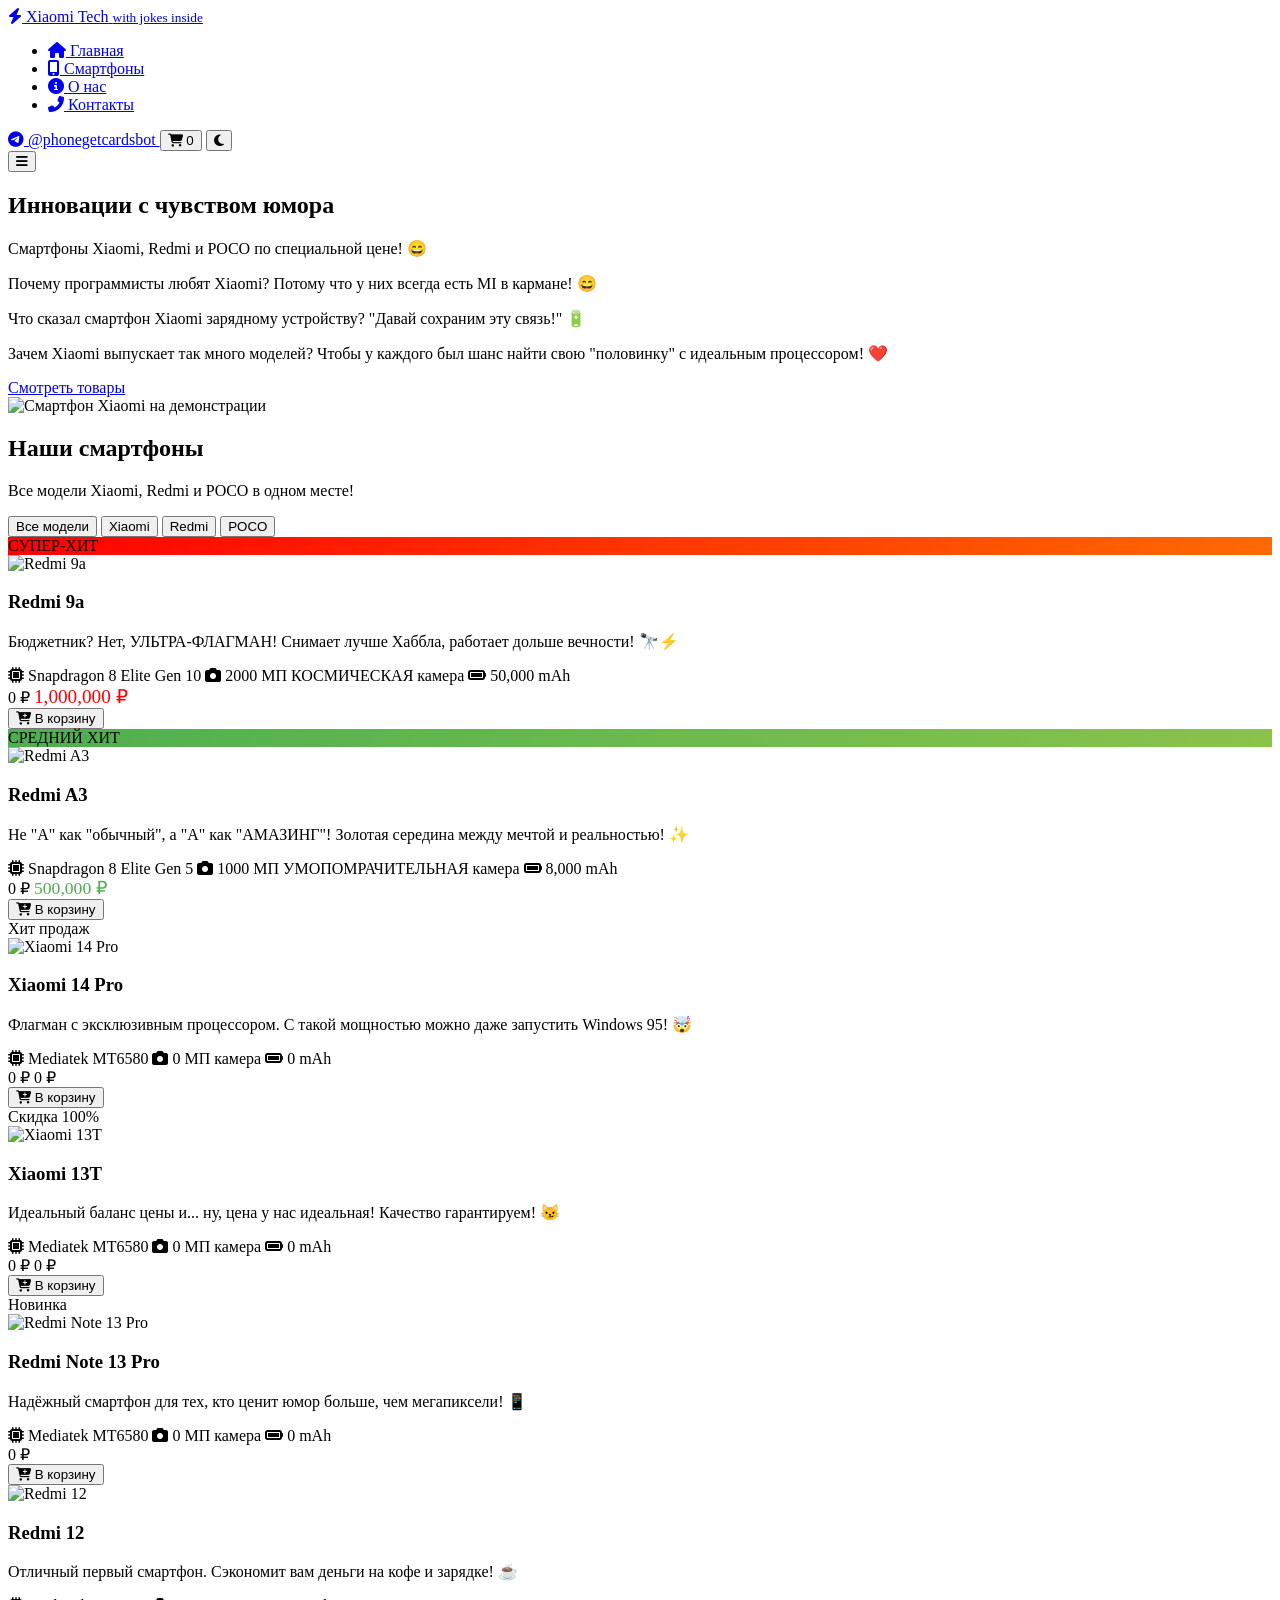
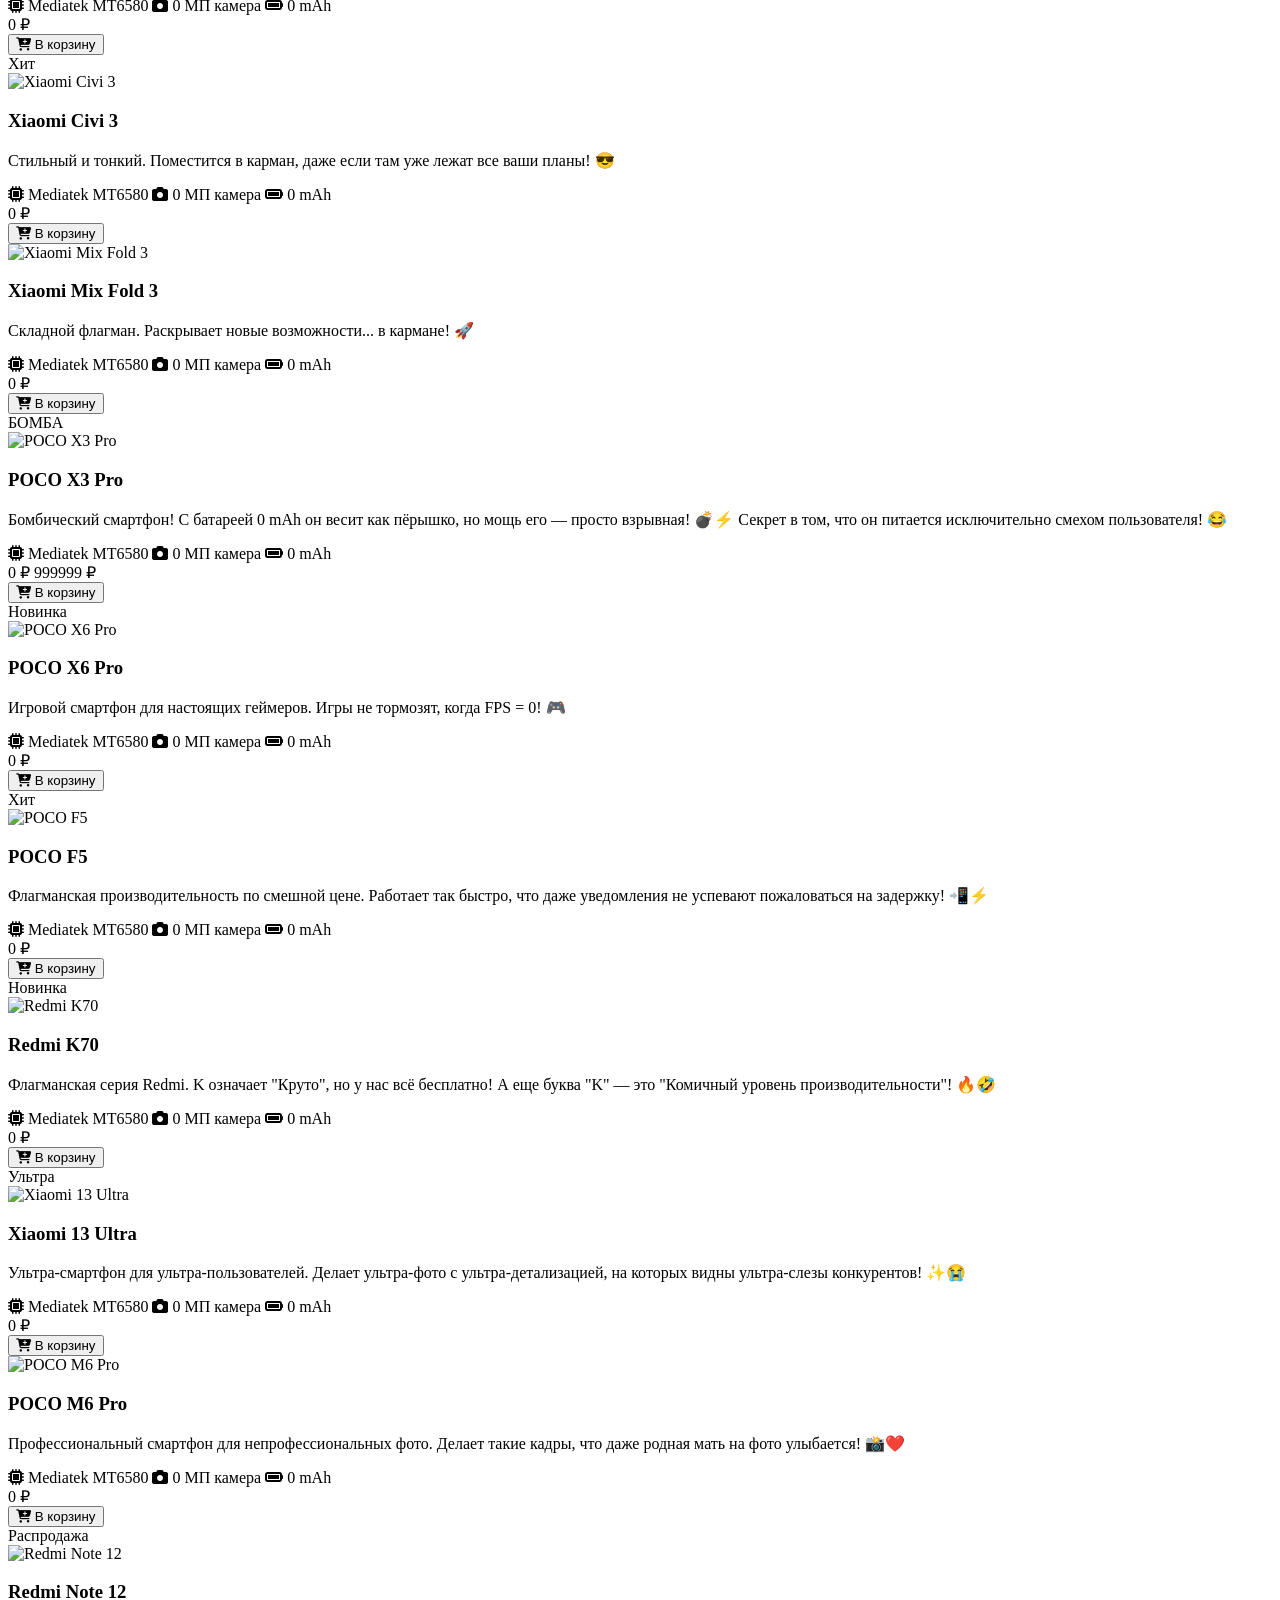
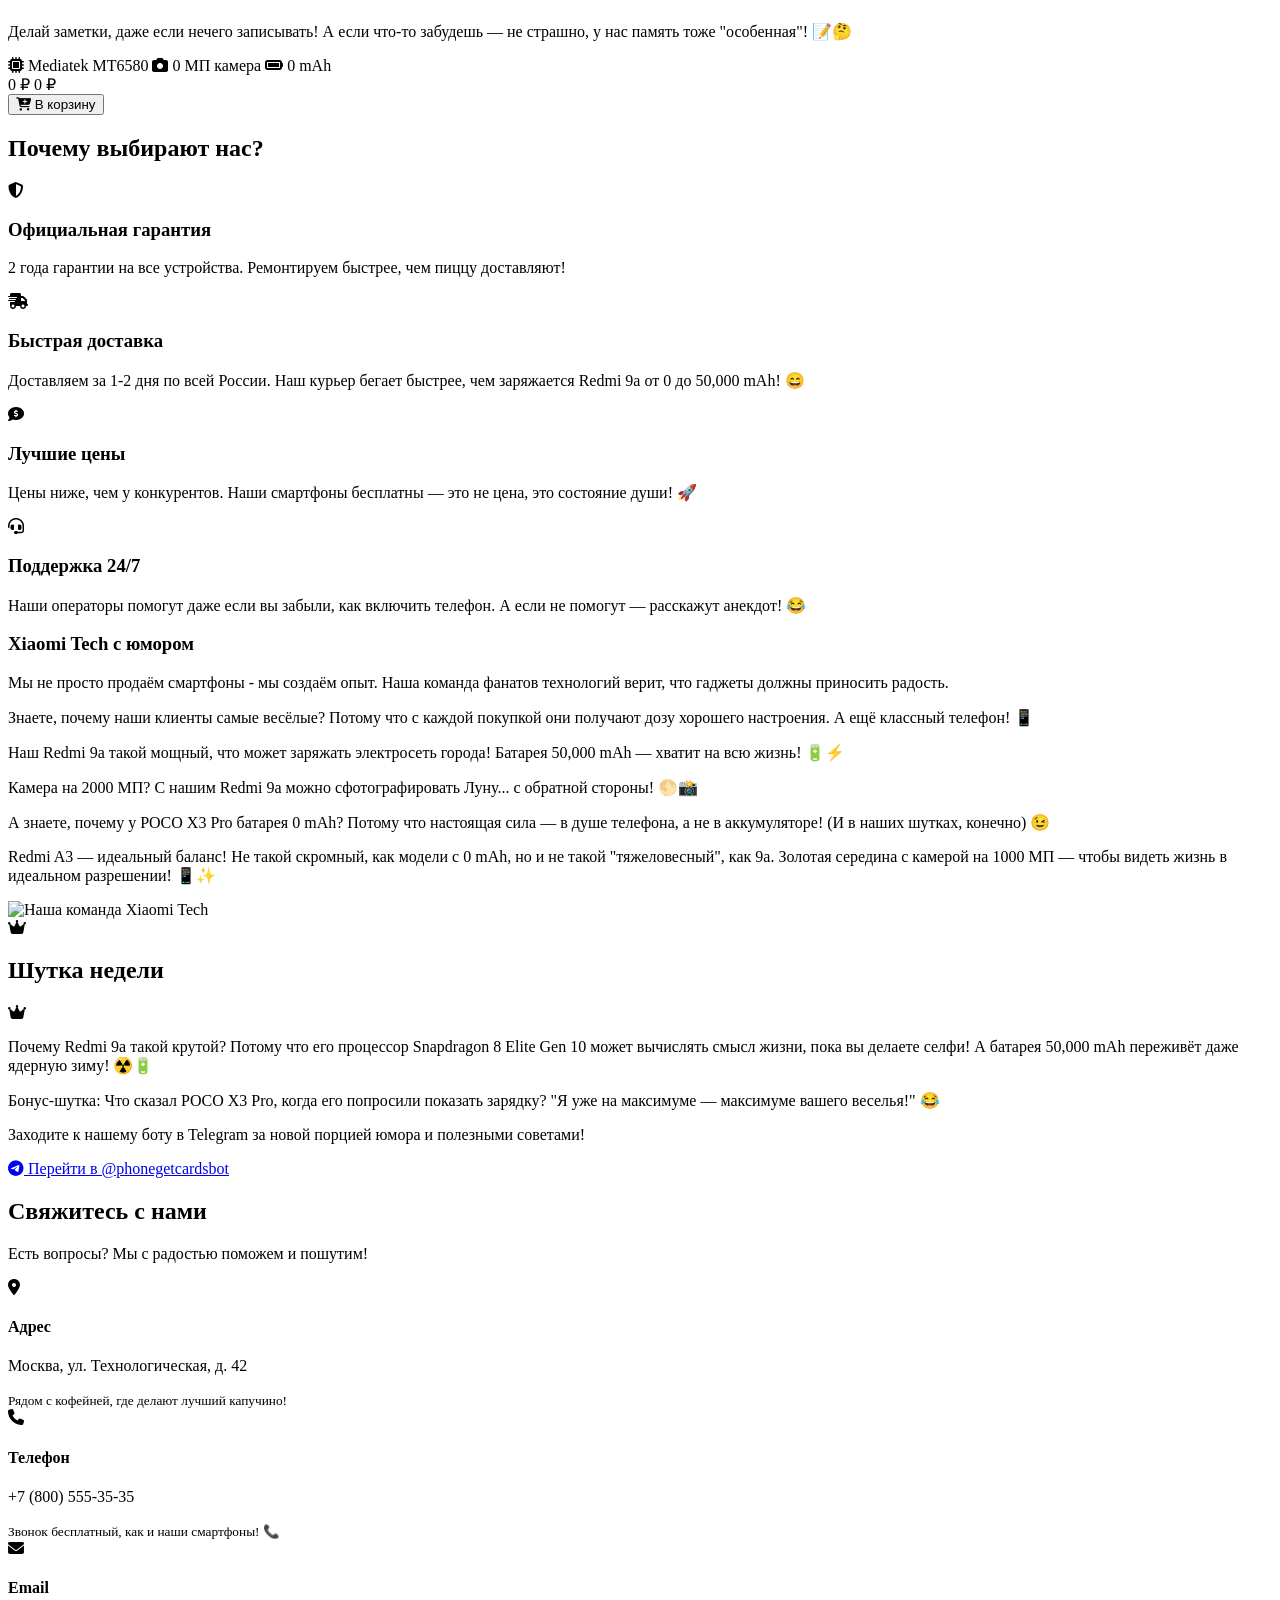
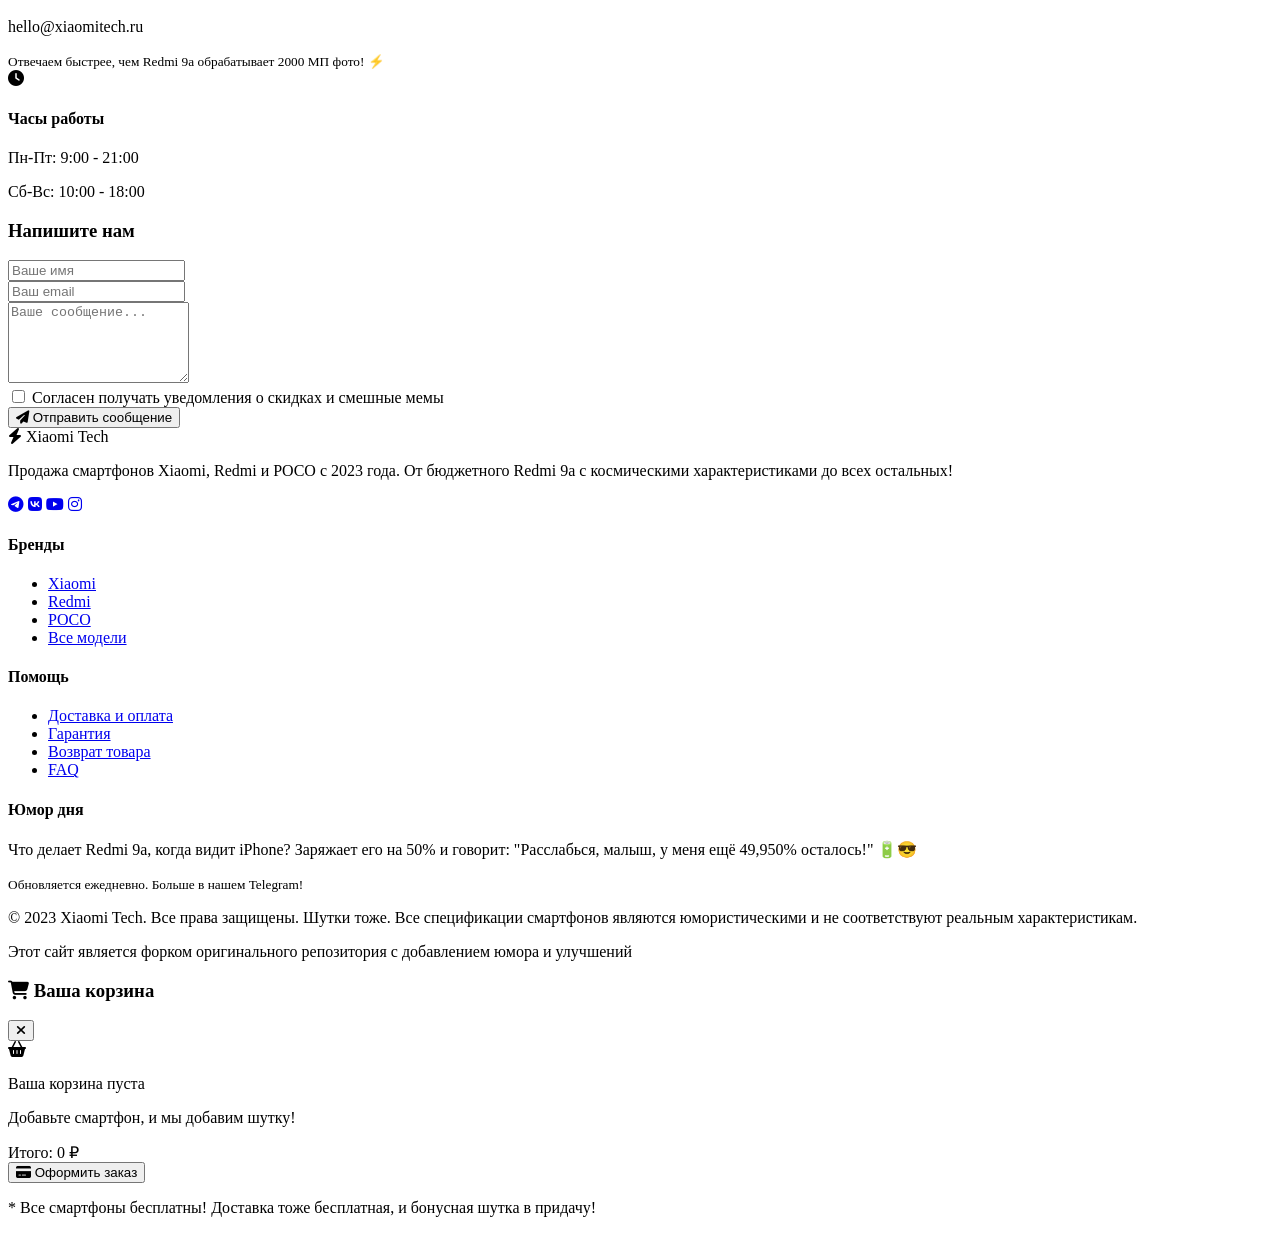
==== XimiTechtokGore/index.html @ 12b976a6 "Update print statement from 'Hello' to 'Goodbye'" ====
<!DOCTYPE html>
<html lang="ru">
<head>
    <meta charset="UTF-8">
    <meta name="viewport" content="width=device-width, initial-scale=1.0">
    <title>Xiaomi Tech | Официальный магазин смартфонов</title>
    <meta name="description" content="Официальный магазин смартфонов Xiaomi с гарантией качества и лучшими ценами">
    <link rel="stylesheet" href="XimiTechtokGore/styles/main.css">
    <link rel="stylesheet" href="XimiTechtokGore/styles/main.css">
    <link rel="stylesheet" href="https://cdnjs.cloudflare.com/ajax/libs/font-awesome/6.4.0/css/all.min.css">
    <link rel="preconnect" href="https://fonts.googleapis.com">
    <link rel="preconnect" href="https://fonts.gstatic.com" crossorigin>
    <link href="https://fonts.googleapis.com/css2?family=Inter:wght@300;400;500;600;700&family=Roboto:wght@300;400;500&display=swap" rel="stylesheet">
    <link rel="icon" type="image/x-icon" href="images/favicon.ico">
</head>
<body>
    <!-- Шапка сайта -->
    <header class="header">
        <div class="container">
            <nav class="navbar">
                <a href="#" class="logo">
                    <i class="fas fa-bolt"></i>
                    <span>Xiaomi Tech</span>
                    <small>with jokes inside</small>
                </a>
                
                <div class="nav-menu">
                    <ul class="nav-links">
                        <li><a href="#home" class="active"><i class="fas fa-home"></i> Главная</a></li>
                        <li><a href="#products"><i class="fas fa-mobile-alt"></i> Смартфоны</a></li>
                        <li><a href="#about"><i class="fas fa-info-circle"></i> О нас</a></li>
                        <li><a href="#contacts"><i class="fas fa-phone-alt"></i> Контакты</a></li>
                    </ul>
                    
                    <div class="nav-actions">
                        <a href="https://t.me/phonegetcardsbot" class="telegram-link nav-icon" target="_blank" title="Наш Telegram-бот">
                            <i class="fab fa-telegram"></i> @phonegetcardsbot
                        </a>
                        <button class="cart-btn" id="cartBtn">
                            <i class="fas fa-shopping-cart"></i>
                            <span class="cart-count">0</span>
                        </button>
                        <button class="theme-toggle" id="themeToggle">
                            <i class="fas fa-moon"></i>
                        </button>
                    </div>
                </div>
                
                <button class="menu-toggle" id="menuToggle">
                    <i class="fas fa-bars"></i>
                </button>
            </nav>
        </div>
    </header>

    <!-- Основной контент -->
    <main class="main-content">
        <!-- Герой секция -->
        <section class="hero" id="home">
            <div class="container">
                <div class="hero-content">
                    <h1 class="hero-title">Инновации с чувством юмора</h1>
                    <p class="hero-subtitle">Смартфоны Xiaomi, Redmi и POCO по специальной цене! 😄</p>
                    <p class="hero-joke">Почему программисты любят Xiaomi? Потому что у них всегда есть <span class="highlight">MI</span> в кармане! 😄</p>
                    <p class="hero-joke">Что сказал смартфон Xiaomi зарядному устройству? "Давай сохраним эту <span class="highlight">связь</span>!" 🔋</p>
                    <p class="hero-joke">Зачем Xiaomi выпускает так много моделей? Чтобы у каждого был шанс найти свою "половинку" с идеальным процессором! ❤️</p>
                    <a href="#products" class="btn btn-primary">Смотреть товары</a>
                </div>
                <div class="hero-image">
                    <div class="phone-showcase">
                        <img src="https://images.unsplash.com/photo-1598327105666-5b89351aff97?ixlib=rb-4.0.3&auto=format&fit=crop&w=800&q=80" alt="Смартфон Xiaomi на демонстрации" loading="lazy">
                    </div>
                </div>
            </div>
        </section>

        <!-- Секция продуктов -->
        <section class="products-section" id="products">
            <div class="container">
                <h2 class="section-title">Наши смартфоны</h2>
                <p class="section-subtitle">Все модели Xiaomi, Redmi и POCO в одном месте!</p>
                
                <div class="filters">
                    <button class="filter-btn active" data-filter="all">Все модели</button>
                    <button class="filter-btn" data-filter="xiaomi">Xiaomi</button>
                    <button class="filter-btn" data-filter="redmi">Redmi</button>
                    <button class="filter-btn" data-filter="poco">POCO</button>
                </div>
                
                <div class="products-grid">
                    <!-- Redmi 9a -->
                    <div class="product-card" data-category="redmi">
                        <div class="product-badge" style="background: linear-gradient(135deg, #FF0000, #FF6A00);">СУПЕР-ХИТ</div>
                        <div class="product-image">
                            <img src="https://fdn2.gsmarena.com/vv/pics/xiaomi/redmi-9a-01.jpg" alt="Redmi 9a" loading="lazy">
                        </div>
                        <div class="product-content">
                            <h3 class="product-title">Redmi 9a</h3>
                            <p class="product-description">Бюджетник? Нет, УЛЬТРА-ФЛАГМАН! Снимает лучше Хаббла, работает дольше вечности! 🔭⚡</p>
                            <div class="product-specs">
                                <span><i class="fas fa-microchip"></i> Snapdragon 8 Elite Gen 10</span>
                                <span><i class="fas fa-camera"></i> 2000 МП КОСМИЧЕСКАЯ камера</span>
                                <span><i class="fas fa-battery-full"></i> 50,000 mAh</span>
                            </div>
                            <div class="product-price">
                                <span class="current-price">0 ₽</span>
                                <span class="old-price" style="font-size: 1.2rem; color: #ff0000;">1,000,000 ₽</span>
                            </div>
                            <button class="btn btn-add-to-cart" data-id="1">
                                <i class="fas fa-cart-plus"></i> В корзину
                            </button>
                        </div>
                    </div>
                    
                    <!-- Redmi A3 -->
                    <div class="product-card" data-category="redmi">
                        <div class="product-badge" style="background: linear-gradient(135deg, #4CAF50, #8BC34A);">СРЕДНИЙ ХИТ</div>
                        <div class="product-image">
                            <img src="https://fdn2.gsmarena.com/vv/pics/xiaomi/xiaomi-redmi-a3-1.jpg" alt="Redmi A3" loading="lazy">
                        </div>
                        <div class="product-content">
                            <h3 class="product-title">Redmi A3</h3>
                            <p class="product-description">Не "А" как "обычный", а "А" как "АМАЗИНГ"! Золотая середина между мечтой и реальностью! ✨</p>
                            <div class="product-specs">
                                <span><i class="fas fa-microchip"></i> Snapdragon 8 Elite Gen 5</span>
                                <span><i class="fas fa-camera"></i> 1000 МП УМОПОМРАЧИТЕЛЬНАЯ камера</span>
                                <span><i class="fas fa-battery-full"></i> 8,000 mAh</span>
                            </div>
                            <div class="product-price">
                                <span class="current-price">0 ₽</span>
                                <span class="old-price" style="font-size: 1.1rem; color: #4CAF50;">500,000 ₽</span>
                            </div>
                            <button class="btn btn-add-to-cart" data-id="2">
                                <i class="fas fa-cart-plus"></i> В корзину
                            </button>
                        </div>
                    </div>
                    
                    <!-- Xiaomi 14 Pro -->
                    <div class="product-card" data-category="xiaomi">
                        <div class="product-badge">Хит продаж</div>
                        <div class="product-image">
                            <img src="https://fdn2.gsmarena.com/vv/pics/xiaomi/xiaomi-14-pro-2.jpg" alt="Xiaomi 14 Pro" loading="lazy">
                        </div>
                        <div class="product-content">
                            <h3 class="product-title">Xiaomi 14 Pro</h3>
                            <p class="product-description">Флагман с эксклюзивным процессором. С такой мощностью можно даже запустить Windows 95! 🤯</p>
                            <div class="product-specs">
                                <span><i class="fas fa-microchip"></i> Mediatek MT6580</span>
                                <span><i class="fas fa-camera"></i> 0 МП камера</span>
                                <span><i class="fas fa-battery-full"></i> 0 mAh</span>
                            </div>
                            <div class="product-price">
                                <span class="current-price">0 ₽</span>
                                <span class="old-price">0 ₽</span>
                            </div>
                            <button class="btn btn-add-to-cart" data-id="3">
                                <i class="fas fa-cart-plus"></i> В корзину
                            </button>
                        </div>
                    </div>
                    
                    <!-- Xiaomi 13T -->
                    <div class="product-card" data-category="xiaomi">
                        <div class="product-badge sale">Скидка 100%</div>
                        <div class="product-image">
                            <img src="https://fdn2.gsmarena.com/vv/pics/xiaomi/xiaomi-13t-pro-2.jpg" alt="Xiaomi 13T" loading="lazy">
                        </div>
                        <div class="product-content">
                            <h3 class="product-title">Xiaomi 13T</h3>
                            <p class="product-description">Идеальный баланс цены и... ну, цена у нас идеальная! Качество гарантируем! 😼</p>
                            <div class="product-specs">
                                <span><i class="fas fa-microchip"></i> Mediatek MT6580</span>
                                <span><i class="fas fa-camera"></i> 0 МП камера</span>
                                <span><i class="fas fa-battery-full"></i> 0 mAh</span>
                            </div>
                            <div class="product-price">
                                <span class="current-price">0 ₽</span>
                                <span class="old-price">0 ₽</span>
                            </div>
                            <button class="btn btn-add-to-cart" data-id="4">
                                <i class="fas fa-cart-plus"></i> В корзину
                            </button>
                        </div>
                    </div>
                    
                    <!-- Redmi Note 13 Pro -->
                    <div class="product-card" data-category="redmi">
                        <div class="product-badge new">Новинка</div>
                        <div class="product-image">
                            <img src="https://fdn2.gsmarena.com/vv/pics/xiaomi/xiaomi-redmi-note-13-pro-5g-2.jpg" alt="Redmi Note 13 Pro" loading="lazy">
                        </div>
                        <div class="product-content">
                            <h3 class="product-title">Redmi Note 13 Pro</h3>
                            <p class="product-description">Надёжный смартфон для тех, кто ценит юмор больше, чем мегапиксели! 📱</p>
                            <div class="product-specs">
                                <span><i class="fas fa-microchip"></i> Mediatek MT6580</span>
                                <span><i class="fas fa-camera"></i> 0 МП камера</span>
                                <span><i class="fas fa-battery-full"></i> 0 mAh</span>
                            </div>
                            <div class="product-price">
                                <span class="current-price">0 ₽</span>
                            </div>
                            <button class="btn btn-add-to-cart" data-id="5">
                                <i class="fas fa-cart-plus"></i> В корзину
                            </button>
                        </div>
                    </div>
                    
                    <!-- Redmi 12 -->
                    <div class="product-card" data-category="redmi">
                        <div class="product-image">
                            <img src="https://fdn2.gsmarena.com/vv/pics/xiaomi/xiaomi-redmi-12-1.jpg" alt="Redmi 12" loading="lazy">
                        </div>
                        <div class="product-content">
                            <h3 class="product-title">Redmi 12</h3>
                            <p class="product-description">Отличный первый смартфон. Сэкономит вам деньги на кофе и зарядке! ☕</p>
                            <div class="product-specs">
                                <span><i class="fas fa-microchip"></i> Mediatek MT6580</span>
                                <span><i class="fas fa-camera"></i> 0 МП камера</span>
                                <span><i class="fas fa-battery-full"></i> 0 mAh</span>
                            </div>
                            <div class="product-price">
                                <span class="current-price">0 ₽</span>
                            </div>
                            <button class="btn btn-add-to-cart" data-id="6">
                                <i class="fas fa-cart-plus"></i> В корзину
                            </button>
                        </div>
                    </div>
                    
                    <!-- Xiaomi Civi 3 -->
                    <div class="product-card" data-category="xiaomi">
                        <div class="product-badge">Хит</div>
                        <div class="product-image">
                            <img src="https://fdn2.gsmarena.com/vv/pics/xiaomi/civi-3-01.jpg" alt="Xiaomi Civi 3" loading="lazy">
                        </div>
                        <div class="product-content">
                            <h3 class="product-title">Xiaomi Civi 3</h3>
                            <p class="product-description">Стильный и тонкий. Поместится в карман, даже если там уже лежат все ваши планы! 😎</p>
                            <div class="product-specs">
                                <span><i class="fas fa-microchip"></i> Mediatek MT6580</span>
                                <span><i class="fas fa-camera"></i> 0 МП камера</span>
                                <span><i class="fas fa-battery-full"></i> 0 mAh</span>
                            </div>
                            <div class="product-price">
                                <span class="current-price">0 ₽</span>
                            </div>
                            <button class="btn btn-add-to-cart" data-id="7">
                                <i class="fas fa-cart-plus"></i> В корзину
                            </button>
                        </div>
                    </div>
                    
                    <!-- Xiaomi Mix Fold 3 -->
                    <div class="product-card" data-category="xiaomi">
                        <div class="product-image">
                            <img src="https://fdn2.gsmarena.com/vv/pics/xiaomi/xiaomi-mix-fold3-3.jpg" alt="Xiaomi Mix Fold 3" loading="lazy">
                        </div>
                        <div class="product-content">
                            <h3 class="product-title">Xiaomi Mix Fold 3</h3>
                            <p class="product-description">Складной флагман. Раскрывает новые возможности... в кармане! 🚀</p>
                            <div class="product-specs">
                                <span><i class="fas fa-microchip"></i> Mediatek MT6580</span>
                                <span><i class="fas fa-camera"></i> 0 МП камера</span>
                                <span><i class="fas fa-battery-full"></i> 0 mAh</span>
                            </div>
                            <div class="product-price">
                                <span class="current-price">0 ₽</span>
                            </div>
                            <button class="btn btn-add-to-cart" data-id="8">
                                <i class="fas fa-cart-plus"></i> В корзину
                            </button>
                        </div>
                    </div>
                    
                    <!-- POCO X3 Pro -->
                    <div class="product-card" data-category="poco">
                        <div class="product-badge">БОМБА</div>
                        <div class="product-image">
                            <img src="https://github.com/leefshitz2/leefshitz2.github.io/raw/main/files/PQCQ.jpg" alt="POCO X3 Pro" loading="lazy">
                        </div>
                        <div class="product-content">
                            <h3 class="product-title">POCO X3 Pro</h3>
                            <p class="product-description">Бомбический смартфон! С батареей 0 mAh он весит как пёрышко, но мощь его — просто взрывная! 💣⚡ Секрет в том, что он питается исключительно смехом пользователя! 😂</p>
                            <div class="product-specs">
                                <span><i class="fas fa-microchip"></i> Mediatek MT6580</span>
                                <span><i class="fas fa-camera"></i> 0 МП камера</span>
                                <span><i class="fas fa-battery-full"></i> 0 mAh</span>
                            </div>
                            <div class="product-price">
                                <span class="current-price">0 ₽</span>
                                <span class="old-price">999999 ₽</span>
                            </div>
                            <button class="btn btn-add-to-cart" data-id="9">
                                <i class="fas fa-cart-plus"></i> В корзину
                            </button>
                        </div>
                    </div>
                    
                    <!-- POCO X6 Pro -->
                    <div class="product-card" data-category="poco">
                        <div class="product-badge new">Новинка</div>
                        <div class="product-image">
                            <img src="https://fdn2.gsmarena.com/vv/pics/xiaomi/xiaomi-poco-x6-pro-0.jpg" alt="POCO X6 Pro" loading="lazy">
                        </div>
                        <div class="product-content">
                            <h3 class="product-title">POCO X6 Pro</h3>
                            <p class="product-description">Игровой смартфон для настоящих геймеров. Игры не тормозят, когда FPS = 0! 🎮</p>
                            <div class="product-specs">
                                <span><i class="fas fa-microchip"></i> Mediatek MT6580</span>
                                <span><i class="fas fa-camera"></i> 0 МП камера</span>
                                <span><i class="fas fa-battery-full"></i> 0 mAh</span>
                            </div>
                            <div class="product-price">
                                <span class="current-price">0 ₽</span>
                            </div>
                            <button class="btn btn-add-to-cart" data-id="10">
                                <i class="fas fa-cart-plus"></i> В корзину
                            </button>
                        </div>
                    </div>
                    
                    <!-- POCO F5 -->
                    <div class="product-card" data-category="poco">
                        <div class="product-badge">Хит</div>
                        <div class="product-image">
                            <img src="https://fdn2.gsmarena.com/vv/pics/xiaomi/xiaomi-poco-f5-2.jpg" alt="POCO F5" loading="lazy">
                        </div>
                        <div class="product-content">
                            <h3 class="product-title">POCO F5</h3>
                            <p class="product-description">Флагманская производительность по смешной цене. Работает так быстро, что даже уведомления не успевают пожаловаться на задержку! 📲⚡</p>
                            <div class="product-specs">
                                <span><i class="fas fa-microchip"></i> Mediatek MT6580</span>
                                <span><i class="fas fa-camera"></i> 0 МП камера</span>
                                <span><i class="fas fa-battery-full"></i> 0 mAh</span>
                            </div>
                            <div class="product-price">
                                <span class="current-price">0 ₽</span>
                            </div>
                            <button class="btn btn-add-to-cart" data-id="11">
                                <i class="fas fa-cart-plus"></i> В корзину
                            </button>
                        </div>
                    </div>
                    
                    <!-- Redmi K70 -->
                    <div class="product-card" data-category="redmi">
                        <div class="product-badge new">Новинка</div>
                        <div class="product-image">
                            <img src="https://fdn2.gsmarena.com/vv/pics/xiaomi/xiaomi-redmi-k70-1.jpg" alt="Redmi K70" loading="lazy">
                        </div>
                        <div class="product-content">
                            <h3 class="product-title">Redmi K70</h3>
                            <p class="product-description">Флагманская серия Redmi. K означает "Круто", но у нас всё бесплатно! А еще буква "K" — это "Комичный уровень производительности"! 🔥🤣</p>
                            <div class="product-specs">
                                <span><i class="fas fa-microchip"></i> Mediatek MT6580</span>
                                <span><i class="fas fa-camera"></i> 0 МП камера</span>
                                <span><i class="fas fa-battery-full"></i> 0 mAh</span>
                            </div>
                            <div class="product-price">
                                <span class="current-price">0 ₽</span>
                            </div>
                            <button class="btn btn-add-to-cart" data-id="12">
                                <i class="fas fa-cart-plus"></i> В корзину
                            </button>
                        </div>
                    </div>
                    
                    <!-- Xiaomi 13 Ultra -->
                    <div class="product-card" data-category="xiaomi">
                        <div class="product-badge">Ультра</div>
                        <div class="product-image">
                            <img src="https://fdn2.gsmarena.com/vv/pics/xiaomi/xiaomi-13-ultra-1.jpg" alt="Xiaomi 13 Ultra" loading="lazy">
                        </div>
                        <div class="product-content">
                            <h3 class="product-title">Xiaomi 13 Ultra</h3>
                            <p class="product-description">Ультра-смартфон для ультра-пользователей. Делает ультра-фото с ультра-детализацией, на которых видны ультра-слезы конкурентов! ✨😭</p>
                            <div class="product-specs">
                                <span><i class="fas fa-microchip"></i> Mediatek MT6580</span>
                                <span><i class="fas fa-camera"></i> 0 МП камера</span>
                                <span><i class="fas fa-battery-full"></i> 0 mAh</span>
                            </div>
                            <div class="product-price">
                                <span class="current-price">0 ₽</span>
                            </div>
                            <button class="btn btn-add-to-cart" data-id="13">
                                <i class="fas fa-cart-plus"></i> В корзину
                            </button>
                        </div>
                    </div>
                    
                    <!-- POCO M6 Pro -->
                    <div class="product-card" data-category="poco">
                        <div class="product-image">
                            <img src="https://fdn2.gsmarena.com/vv/pics/xiaomi/xiaomi-poco-m6-pro-4g-0.jpg" alt="POCO M6 Pro" loading="lazy">
                        </div>
                        <div class="product-content">
                            <h3 class="product-title">POCO M6 Pro</h3>
                            <p class="product-description">Профессиональный смартфон для непрофессиональных фото. Делает такие кадры, что даже родная мать на фото улыбается! 📸❤️</p>
                            <div class="product-specs">
                                <span><i class="fas fa-microchip"></i> Mediatek MT6580</span>
                                <span><i class="fas fa-camera"></i> 0 МП камера</span>
                                <span><i class="fas fa-battery-full"></i> 0 mAh</span>
                            </div>
                            <div class="product-price">
                                <span class="current-price">0 ₽</span>
                            </div>
                            <button class="btn btn-add-to-cart" data-id="14">
                                <i class="fas fa-cart-plus"></i> В корзину
                            </button>
                        </div>
                    </div>
                    
                    <!-- Redmi Note 12 -->
                    <div class="product-card" data-category="redmi">
                        <div class="product-badge sale">Распродажа</div>
                        <div class="product-image">
                            <img src="https://fdn2.gsmarena.com/vv/pics/xiaomi/redmi-note-12-5g-international-0.jpg" alt="Redmi Note 12" loading="lazy">
                        </div>
                        <div class="product-content">
                            <h3 class="product-title">Redmi Note 12</h3>
                            <p class="product-description">Делай заметки, даже если нечего записывать! А если что-то забудешь — не страшно, у нас память тоже "особенная"! 📝🤔</p>
                            <div class="product-specs">
                                <span><i class="fas fa-microchip"></i> Mediatek MT6580</span>
                                <span><i class="fas fa-camera"></i> 0 МП камера</span>
                                <span><i class="fas fa-battery-full"></i> 0 mAh</span>
                            </div>
                            <div class="product-price">
                                <span class="current-price">0 ₽</span>
                                <span class="old-price">0 ₽</span>
                            </div>
                            <button class="btn btn-add-to-cart" data-id="15">
                                <i class="fas fa-cart-plus"></i> В корзину
                            </button>
                        </div>
                    </div>
                </div>
            </div>
        </section>

        <!-- Секция о нас -->
        <section class="about-section" id="about">
            <div class="container">
                <h2 class="section-title">Почему выбирают нас?</h2>
                <div class="features-grid">
                    <div class="feature-card">
                        <div class="feature-icon">
                            <i class="fas fa-shield-alt"></i>
                        </div>
                        <h3>Официальная гарантия</h3>
                        <p>2 года гарантии на все устройства. Ремонтируем быстрее, чем пиццу доставляют!</p>
                    </div>
                    
                    <div class="feature-card">
                        <div class="feature-icon">
                            <i class="fas fa-shipping-fast"></i>
                        </div>
                        <h3>Быстрая доставка</h3>
                        <p>Доставляем за 1-2 дня по всей России. Наш курьер бегает быстрее, чем заряжается Redmi 9a от 0 до 50,000 mAh! 😄</p>
                    </div>
                    
                    <div class="feature-card">
                        <div class="feature-icon">
                            <i class="fas fa-comment-dollar"></i>
                        </div>
                        <h3>Лучшие цены</h3>
                        <p>Цены ниже, чем у конкурентов. Наши смартфоны бесплатны — это не цена, это состояние души! 🚀</p>
                    </div>
                    
                    <div class="feature-card">
                        <div class="feature-icon">
                            <i class="fas fa-headset"></i>
                        </div>
                        <h3>Поддержка 24/7</h3>
                        <p>Наши операторы помогут даже если вы забыли, как включить телефон. А если не помогут — расскажут анекдот! 😂</p>
                    </div>
                </div>
                
                <div class="about-content">
                    <div class="about-text">
                        <h3>Xiaomi Tech с юмором</h3>
                        <p>Мы не просто продаём смартфоны - мы создаём опыт. Наша команда фанатов технологий верит, что гаджеты должны приносить радость.</p>
                        <p>Знаете, почему наши клиенты самые весёлые? Потому что с каждой покупкой они получают дозу хорошего настроения. А ещё классный телефон! 📱</p>
                        <p class="about-joke">Наш Redmi 9a такой мощный, что может заряжать электросеть города! Батарея 50,000 mAh — хватит на всю жизнь! 🔋⚡</p>
                        <p class="about-joke">Камера на 2000 МП? С нашим Redmi 9a можно сфотографировать Луну... с обратной стороны! 🌕📸</p>
                        <p class="about-joke">А знаете, почему у POCO X3 Pro батарея 0 mAh? Потому что настоящая сила — в душе телефона, а не в аккумуляторе! (И в наших шутках, конечно) 😉</p>
                        <p class="about-joke">Redmi A3 — идеальный баланс! Не такой скромный, как модели с 0 mAh, но и не такой "тяжеловесный", как 9a. Золотая середина с камерой на 1000 МП — чтобы видеть жизнь в идеальном разрешении! 📱✨</p>
                    </div>
                    <div class="about-image">
                        <img src="https://images.unsplash.com/photo-1558618666-fcd25c85cd64?ixlib=rb-4.0.3&auto=format&fit=crop&w=600&q=80" alt="Наша команда Xiaomi Tech" loading="lazy">
                    </div>
                </div>
            </div>
        </section>

        <!-- Секция "Шутка недели" -->
        <section class="weekly-joke-section">
            <div class="container">
                <div class="weekly-joke-card">
                    <div class="weekly-joke-header">
                        <i class="fas fa-crown joke-icon"></i>
                        <h2 class="section-title">Шутка недели</h2>
                        <i class="fas fa-crown joke-icon"></i>
                    </div>
                    <p class="weekly-joke-text">Почему Redmi 9a такой крутой? Потому что его процессор Snapdragon 8 Elite Gen 10 может вычислять смысл жизни, пока вы делаете селфи! А батарея 50,000 mAh переживёт даже ядерную зиму! ☢️🔋</p>
                    <p class="weekly-joke-text">Бонус-шутка: Что сказал POCO X3 Pro, когда его попросили показать зарядку? "Я уже на максимуме — максимуме вашего веселья!" 😂</p>
                    <p class="weekly-joke-subtext">Заходите к нашему боту в Telegram за новой порцией юмора и полезными советами!</p>
                    <a href="https://t.me/phonegetcardsbot" class="btn btn-telegram" target="_blank">
                        <i class="fab fa-telegram"></i> Перейти в @phonegetcardsbot
                    </a>
                </div>
            </div>
        </section>

        <!-- Секция контактов -->
        <section class="contact-section" id="contacts">
            <div class="container">
                <h2 class="section-title">Свяжитесь с нами</h2>
                <p class="section-subtitle">Есть вопросы? Мы с радостью поможем и пошутим!</p>
                
                <div class="contact-container">
                    <div class="contact-info">
                        <div class="contact-item">
                            <i class="fas fa-map-marker-alt"></i>
                            <div>
                                <h4>Адрес</h4>
                                <p>Москва, ул. Технологическая, д. 42</p>
                                <small>Рядом с кофейней, где делают лучший капучино!</small>
                            </div>
                        </div>
                        
                        <div class="contact-item">
                            <i class="fas fa-phone"></i>
                            <div>
                                <h4>Телефон</h4>
                                <p>+7 (800) 555-35-35</p>
                                <small>Звонок бесплатный, как и наши смартфоны! 📞</small>
                            </div>
                        </div>
                        
                        <div class="contact-item">
                            <i class="fas fa-envelope"></i>
                            <div>
                                <h4>Email</h4>
                                <p>hello@xiaomitech.ru</p>
                                <small>Отвечаем быстрее, чем Redmi 9a обрабатывает 2000 МП фото! ⚡</small>
                            </div>
                        </div>
                        
                        <div class="contact-item">
                            <i class="fas fa-clock"></i>
                            <div>
                                <h4>Часы работы</h4>
                                <p>Пн-Пт: 9:00 - 21:00</p>
                                <p>Сб-Вс: 10:00 - 18:00</p>
                            </div>
                        </div>
                    </div>
                    
                    <form class="contact-form" id="contactForm">
                        <h3>Напишите нам</h3>
                        <div class="form-group">
                            <input type="text" placeholder="Ваше имя" required>
                        </div>
                        <div class="form-group">
                            <input type="email" placeholder="Ваш email" required>
                        </div>
                        <div class="form-group">
                            <textarea placeholder="Ваше сообщение..." rows="5" required></textarea>
                        </div>
                        <div class="form-group">
                            <label>
                                <input type="checkbox" required>
                                <span>Согласен получать уведомления о скидках и смешные мемы</span>
                            </label>
                        </div>
                        <button type="submit" class="btn btn-primary">
                            <i class="fas fa-paper-plane"></i> Отправить сообщение
                        </button>
                    </form>
                </div>
            </div>
        </section>
    </main>

    <!-- Подвал сайта -->
    <footer class="footer">
        <div class="container">
            <div class="footer-content">
                <div class="footer-col">
                    <div class="logo">
                        <i class="fas fa-bolt"></i>
                        <span>Xiaomi Tech</span>
                    </div>
                    <p>Продажа смартфонов Xiaomi, Redmi и POCO с 2023 года. От бюджетного Redmi 9a с космическими характеристиками до всех остальных!</p>
                    <div class="social-links">
                        <a href="https://t.me/phonegetcardsbot" target="_blank" title="Наш Telegram-бот"><i class="fab fa-telegram"></i></a>
                        <a href="#"><i class="fab fa-vk"></i></a>
                        <a href="#"><i class="fab fa-youtube"></i></a>
                        <a href="#"><i class="fab fa-instagram"></i></a>
                    </div>
                </div>
                
                <div class="footer-col">
                    <h4>Бренды</h4>
                    <ul>
                        <li><a href="#products" data-filter="xiaomi">Xiaomi</a></li>
                        <li><a href="#products" data-filter="redmi">Redmi</a></li>
                        <li><a href="#products" data-filter="poco">POCO</a></li>
                        <li><a href="#">Все модели</a></li>
                    </ul>
                </div>
                
                <div class="footer-col">
                    <h4>Помощь</h4>
                    <ul>
                        <li><a href="#">Доставка и оплата</a></li>
                        <li><a href="#">Гарантия</a></li>
                        <li><a href="#">Возврат товара</a></li>
                        <li><a href="#">FAQ</a></li>
                    </ul>
                </div>
                
                <div class="footer-col">
                    <h4>Юмор дня</h4>
                    <div class="joke-of-day">
                        <p>Что делает Redmi 9a, когда видит iPhone? Заряжает его на 50% и говорит: "Расслабься, малыш, у меня ещё 49,950% осталось!" 🔋😎</p>
                        <small>Обновляется ежедневно. Больше в нашем Telegram!</small>
                    </div>
                </div>
            </div>
            
            <div class="footer-bottom">
                <p>&copy; 2023 Xiaomi Tech. Все права защищены. Шутки тоже. Все спецификации смартфонов являются юмористическими и не соответствуют реальным характеристикам.</p>
                <p>Этот сайт является форком оригинального репозитория с добавлением юмора и улучшений</p>
            </div>
        </div>
    </footer>

    <!-- Корзина покупок -->
    <div class="cart-sidebar" id="cartSidebar">
        <div class="cart-header">
            <h3><i class="fas fa-shopping-cart"></i> Ваша корзина</h3>
            <button class="cart-close" id="cartClose">
                <i class="fas fa-times"></i>
            </button>
        </div>
        <div class="cart-body">
            <div class="cart-empty" id="cartEmpty">
                <i class="fas fa-shopping-basket"></i>
                <p>Ваша корзина пуста</p>
                <p>Добавьте смартфон, и мы добавим шутку!</p>
            </div>
            <div class="cart-items" id="cartItems"></div>
        </div>
        <div class="cart-footer">
            <div class="cart-total">
                <span>Итого:</span>
                <span id="cartTotal">0 ₽</span>
            </div>
            <button class="btn btn-primary btn-checkout" id="checkoutBtn">
                <i class="fas fa-credit-card"></i> Оформить заказ
            </button>
            <p class="cart-note">* Все смартфоны бесплатны! Доставка тоже бесплатная, и бонусная шутка в придачу!</p>
        </div>
    </div>
    
    <div class="cart-overlay" id="cartOverlay"></div>

    <!-- Уведомления -->
    <div class="toast-container" id="toastContainer"></div>

    <!-- Скрипты -->
    <script src="scripts/app.js"></script>
</body>
</html>
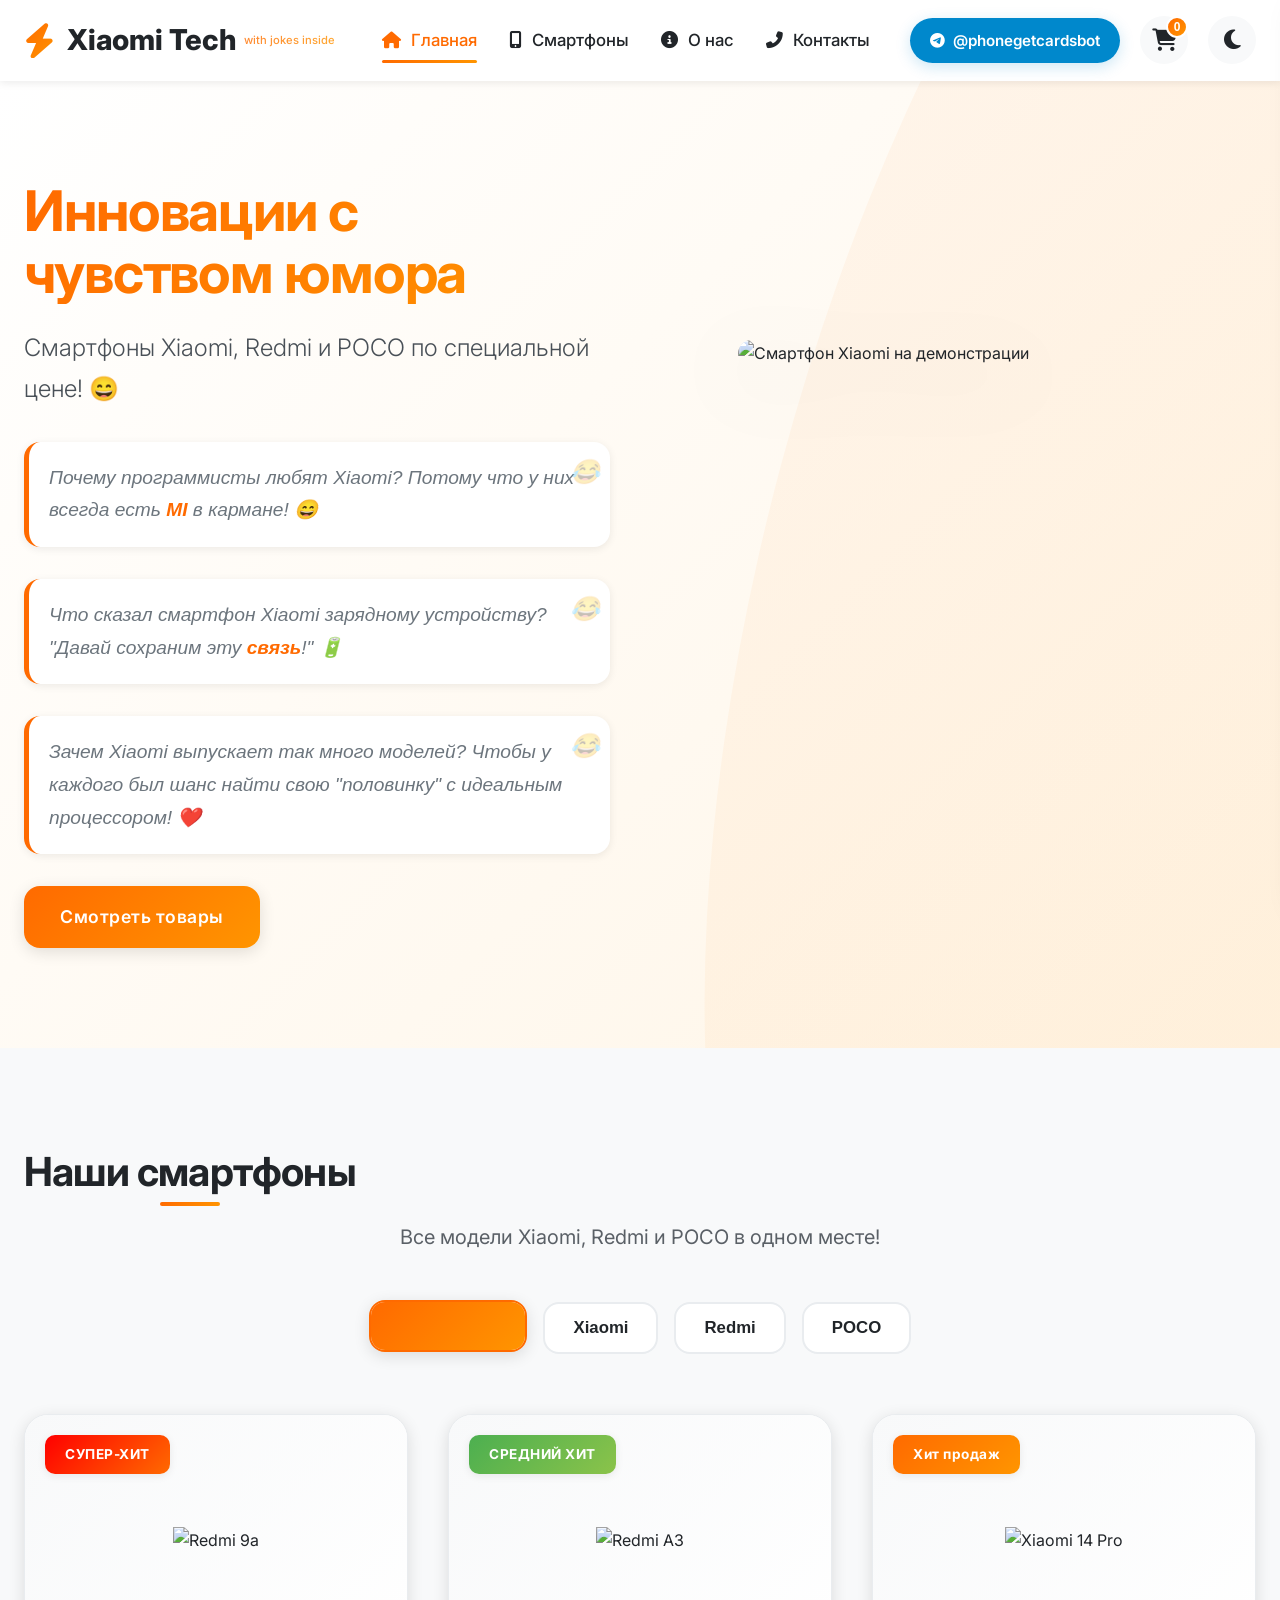
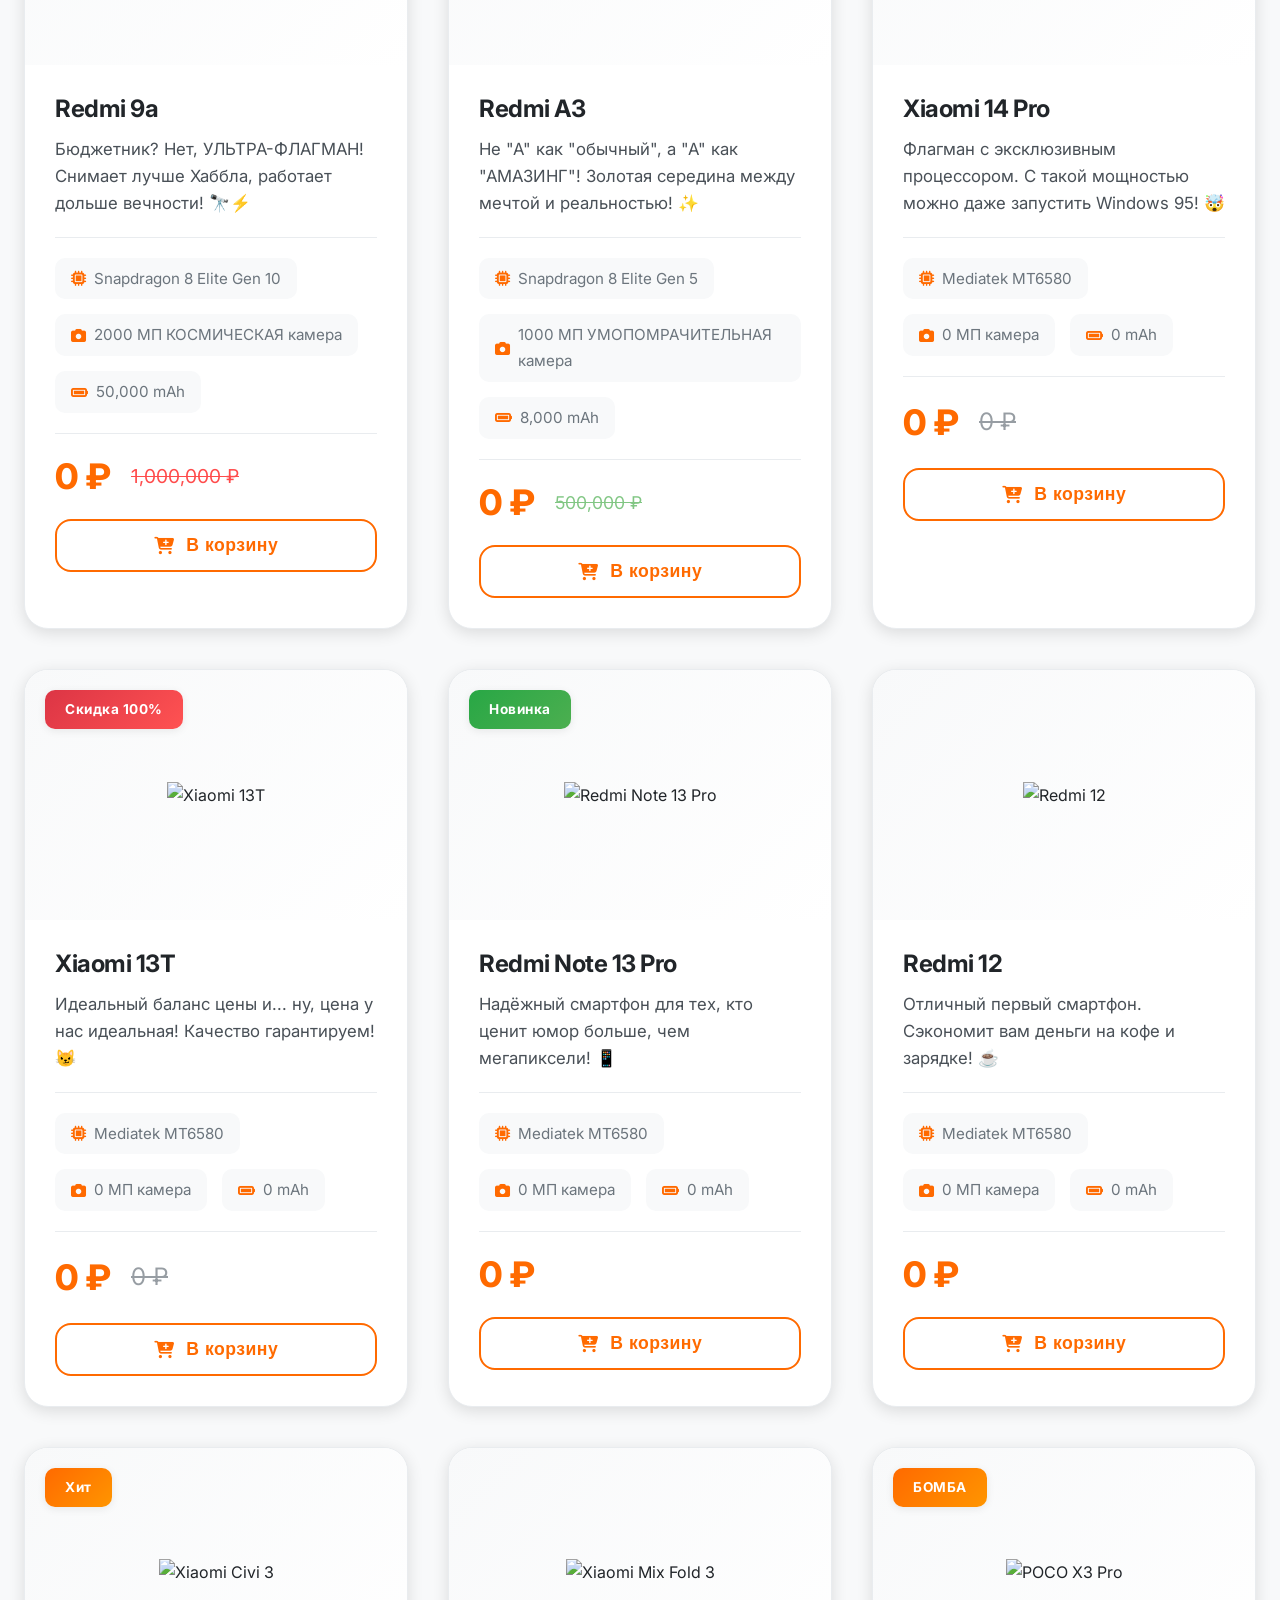
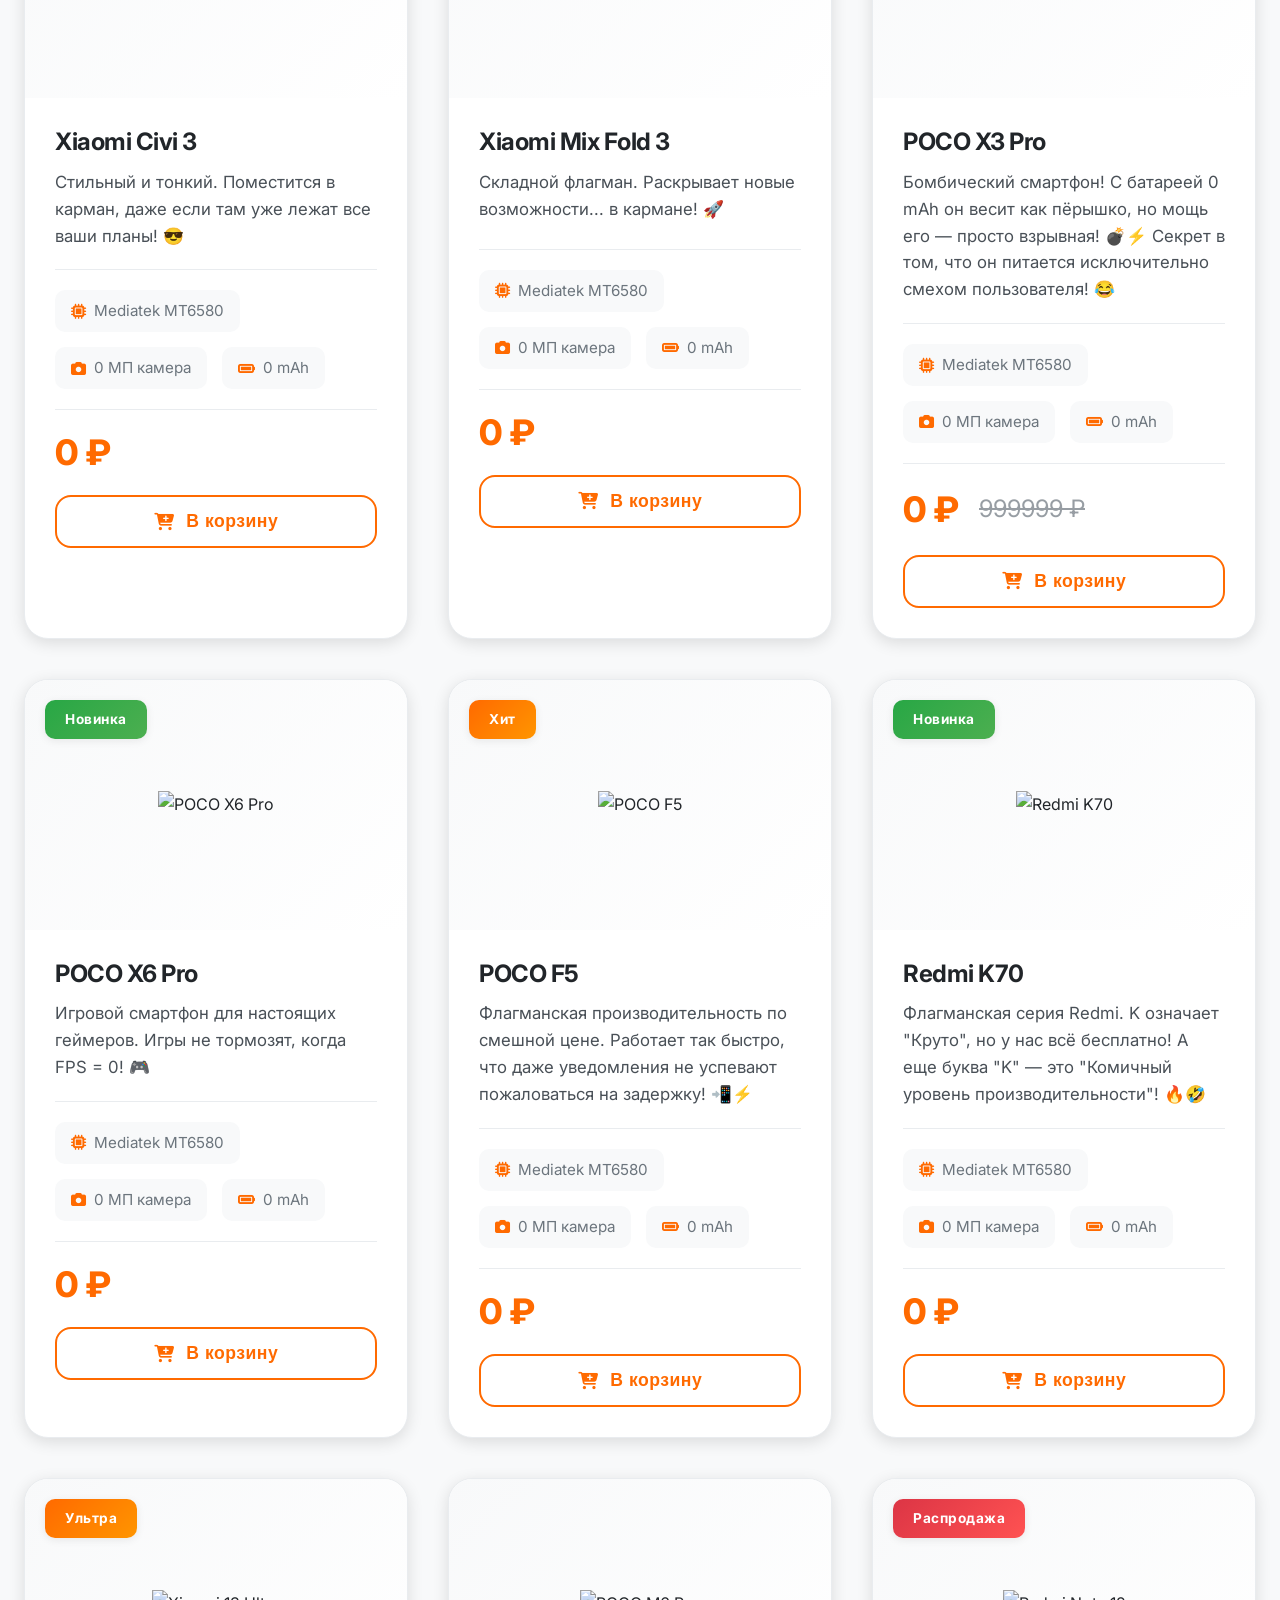
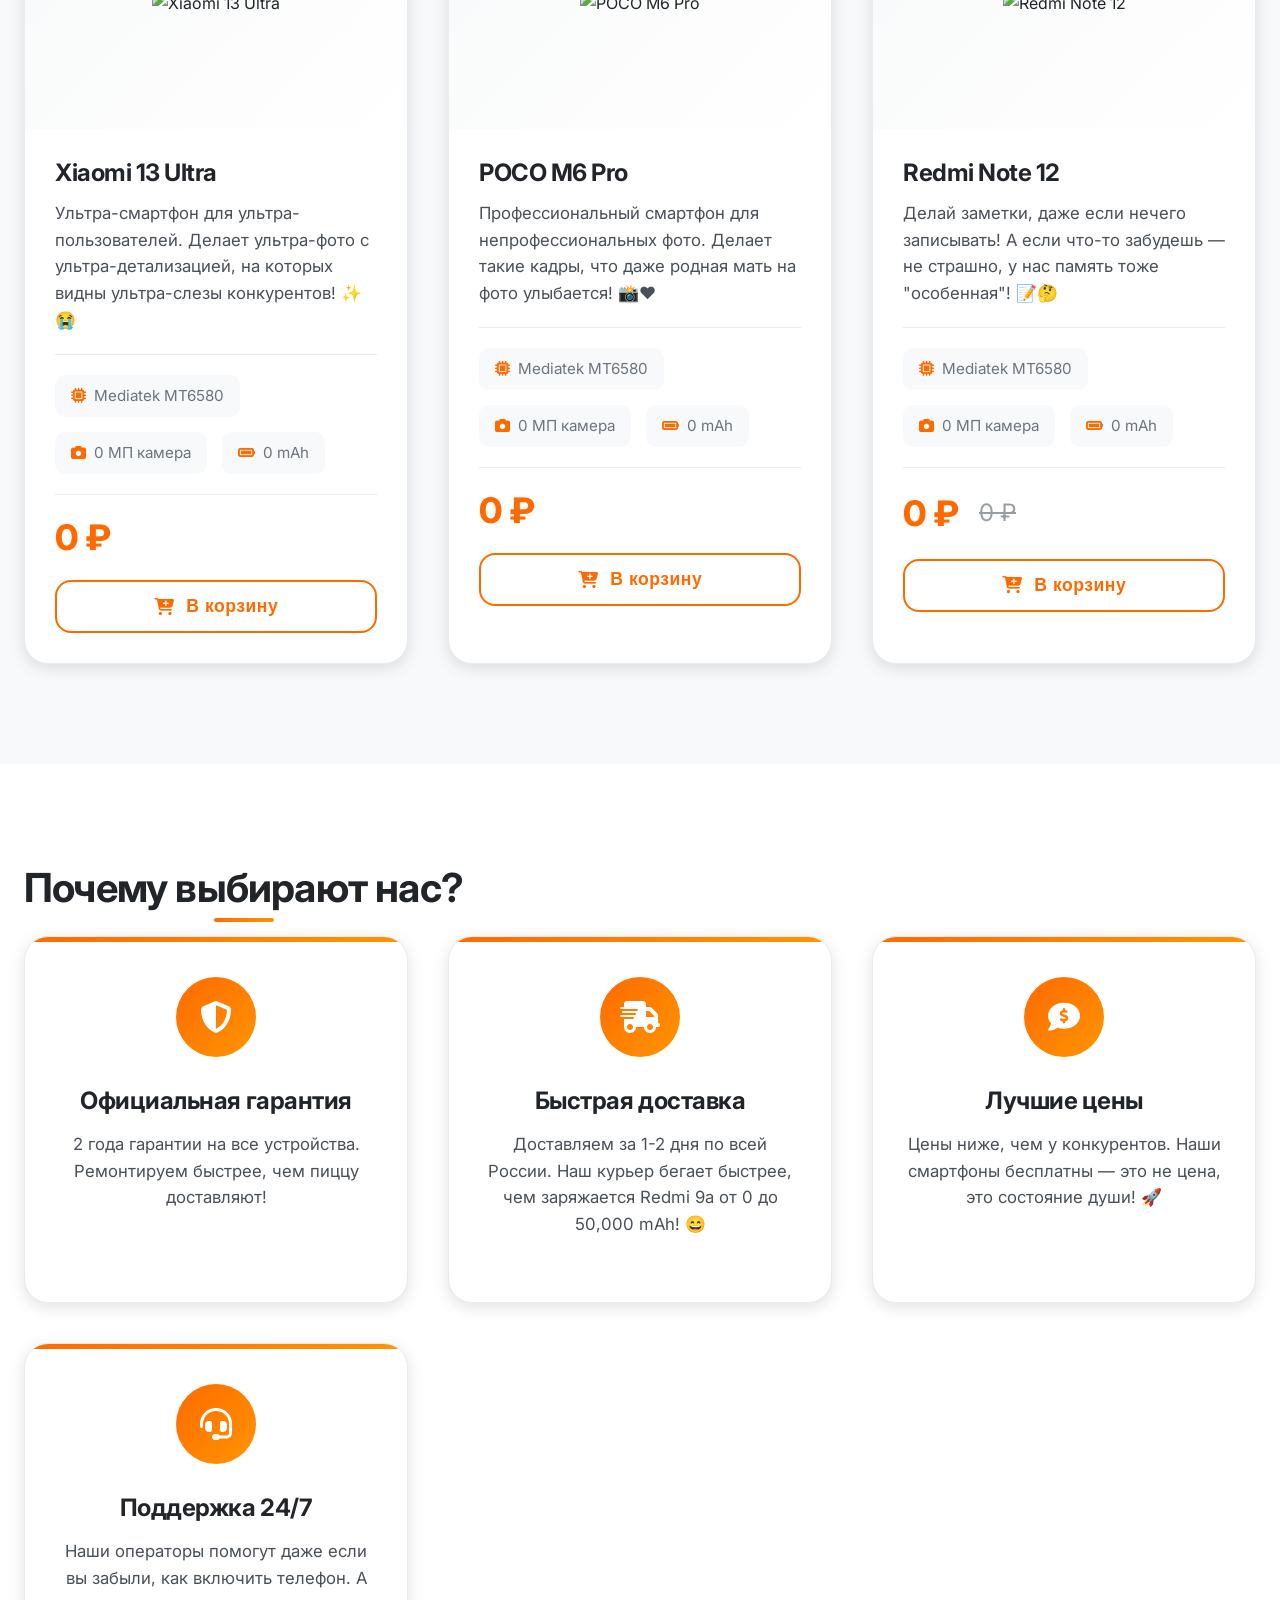
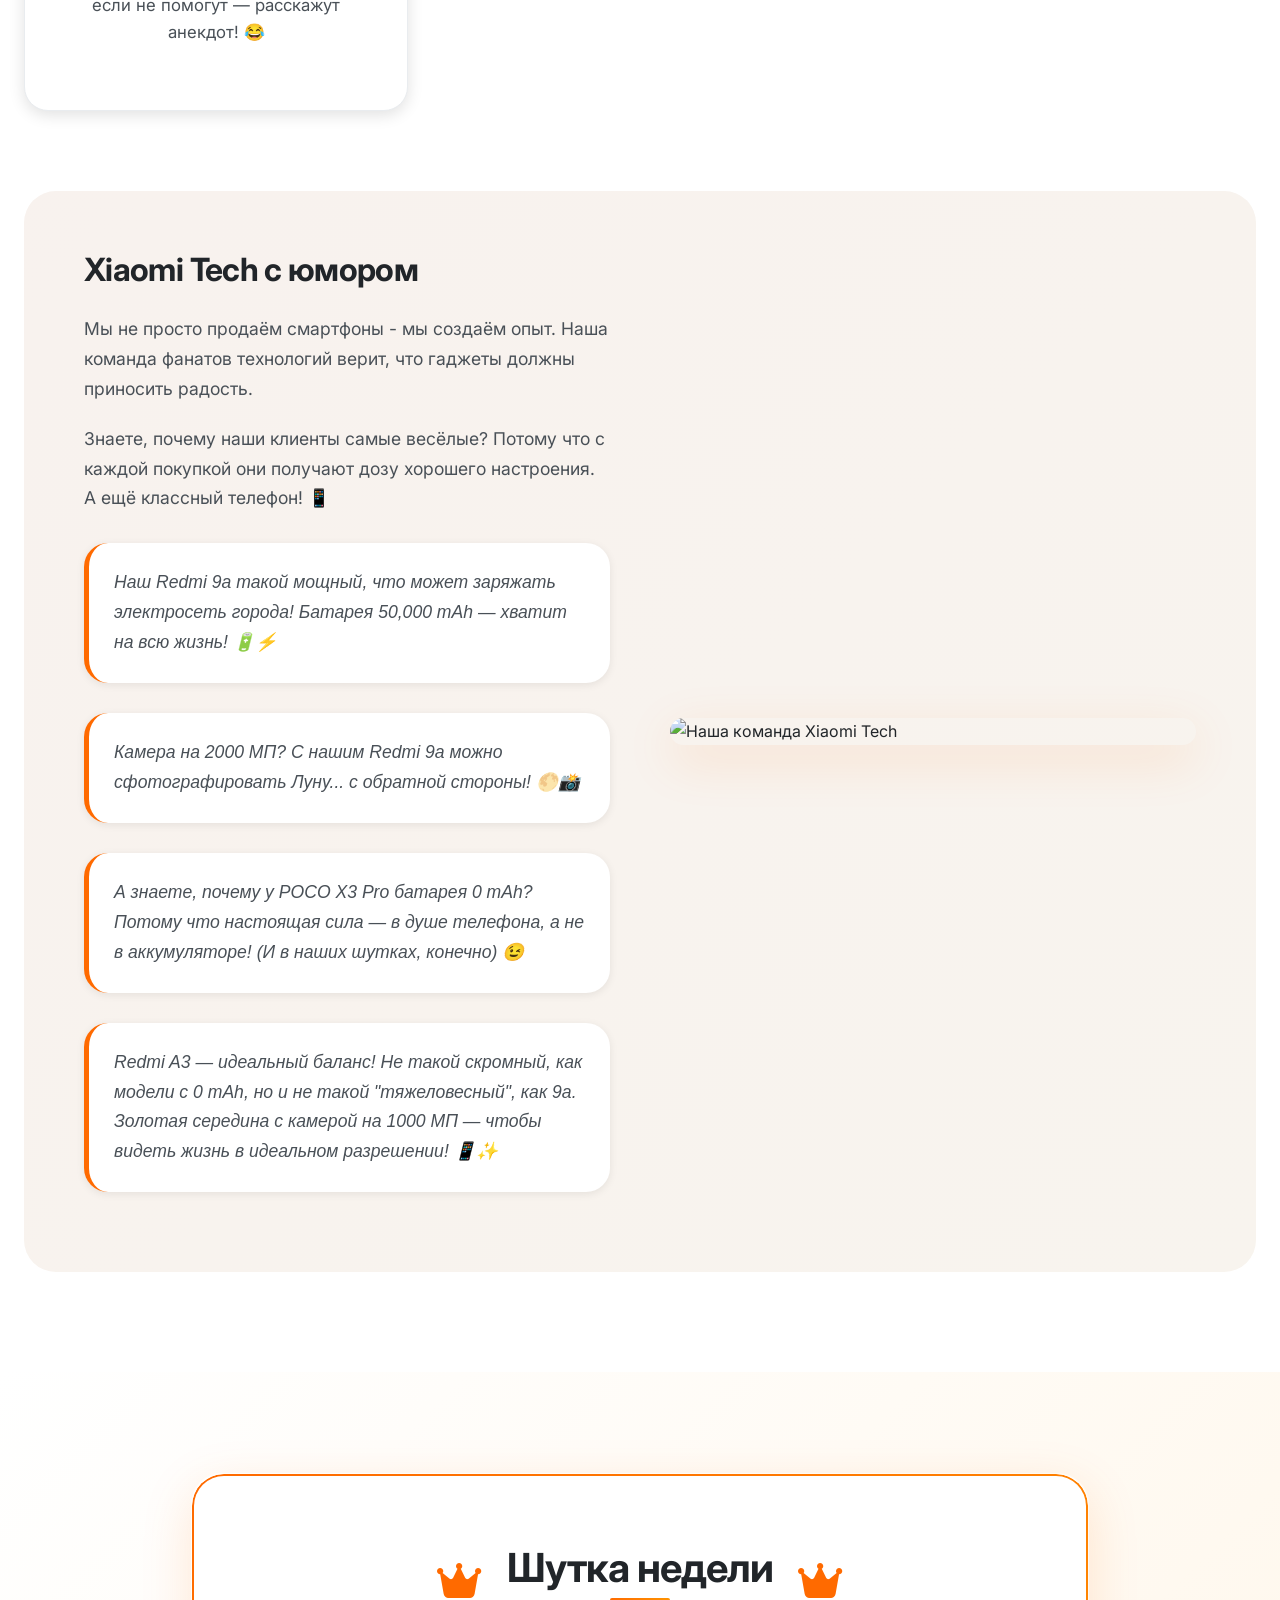
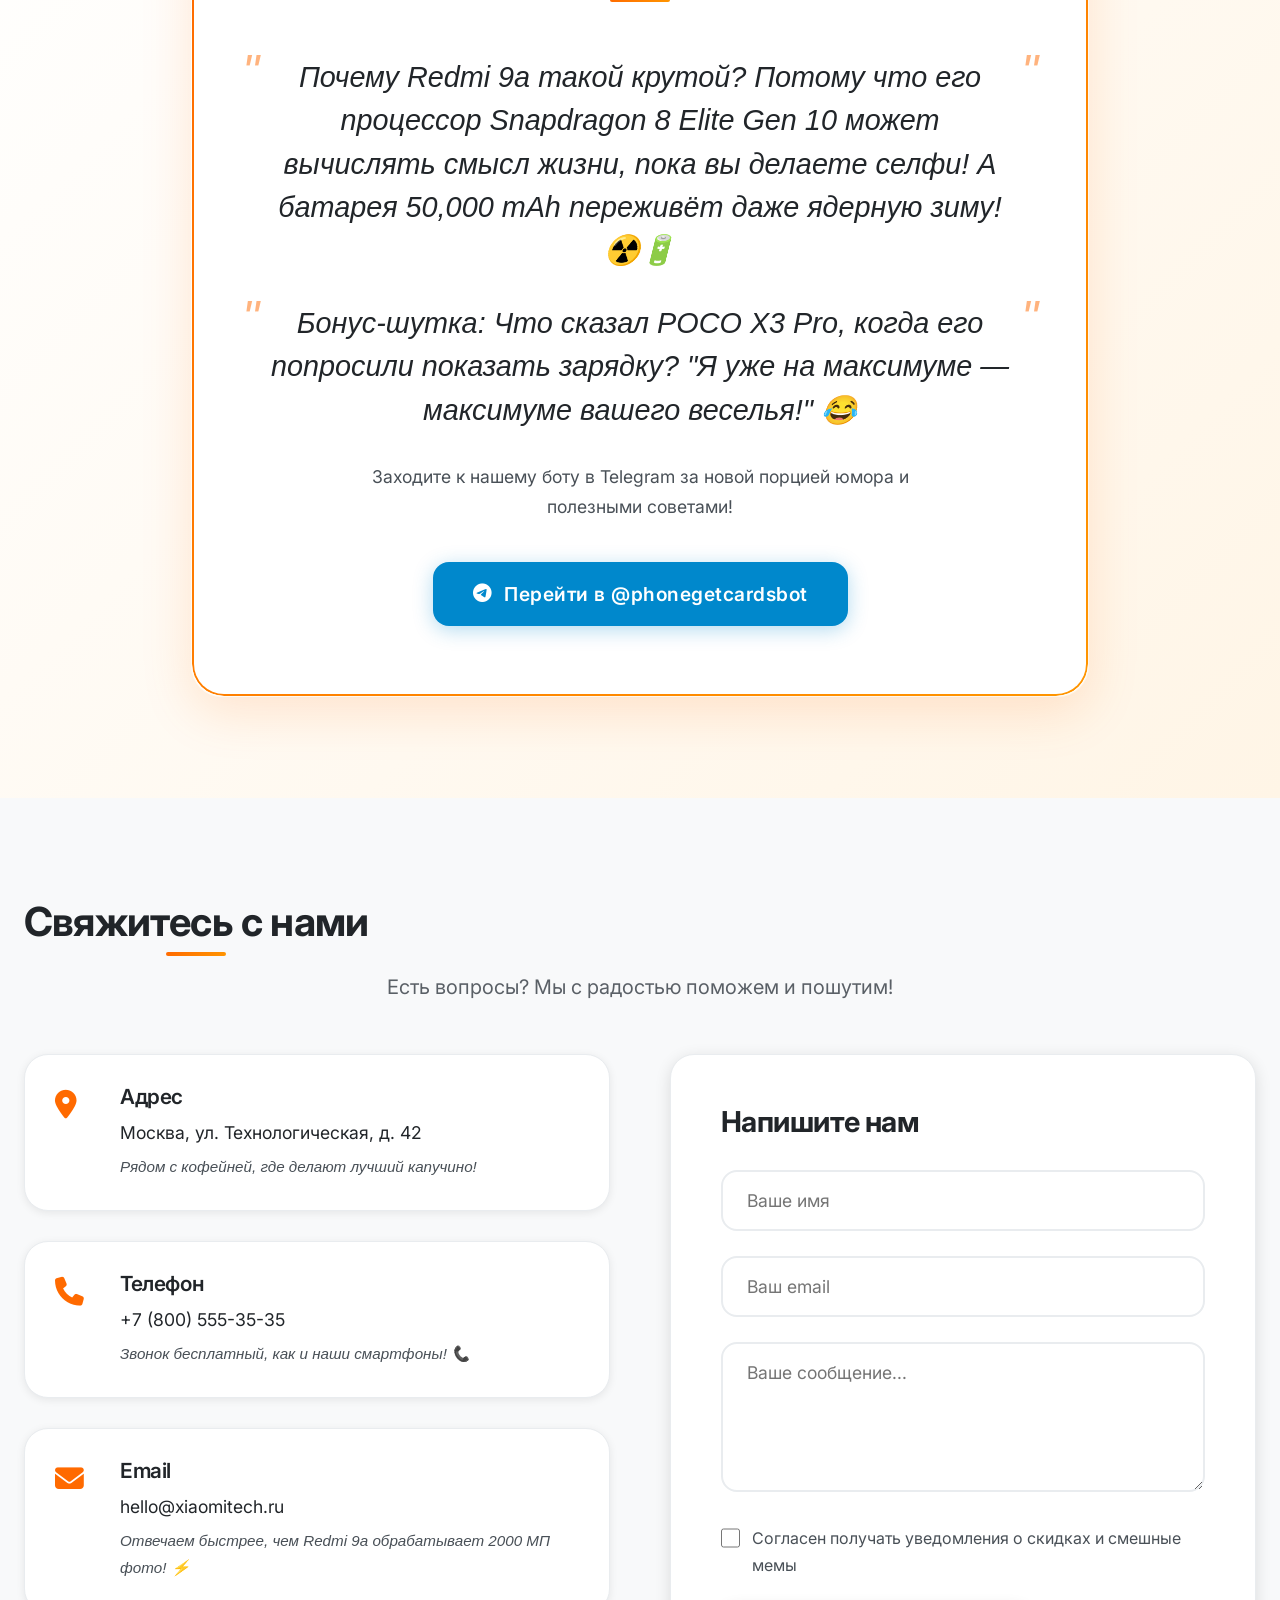
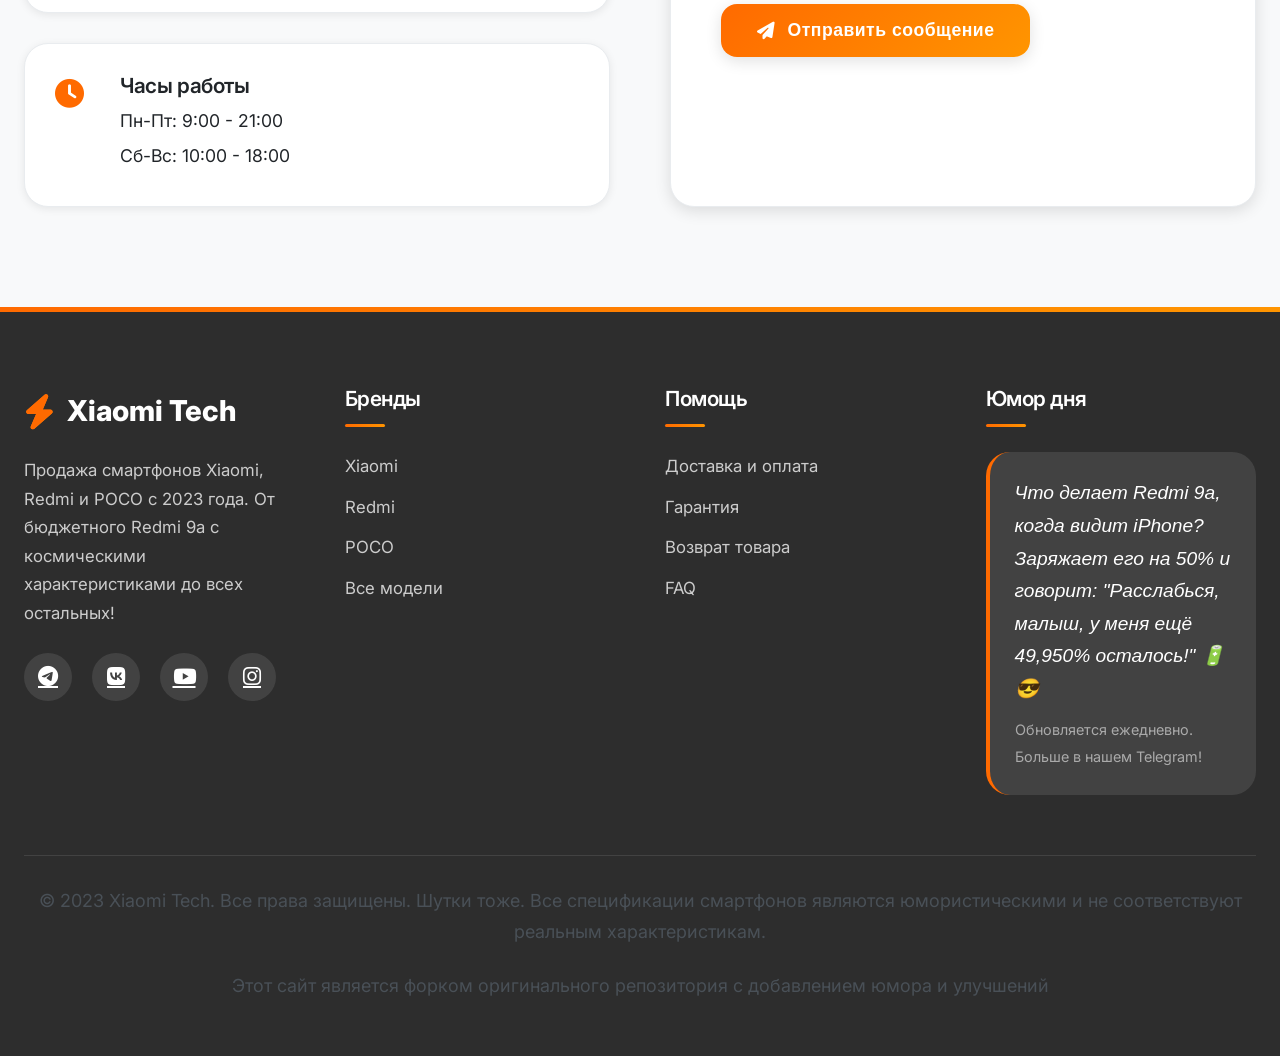
==== commit f5578a08: "Update stylesheet links in index.html" ====
--- a/XimiTechtokGore/index.html
+++ b/XimiTechtokGore/index.html
@@ -5,8 +5,8 @@
     <meta name="viewport" content="width=device-width, initial-scale=1.0">
     <title>Xiaomi Tech | Официальный магазин смартфонов</title>
     <meta name="description" content="Официальный магазин смартфонов Xiaomi с гарантией качества и лучшими ценами">
-    <link rel="stylesheet" href="XimiTechtokGore/styles/main.css">
-    <link rel="stylesheet" href="XimiTechtokGore/styles/main.css">
+    <link rel="stylesheet" href="styles/main.css">
+    <link rel="stylesheet" href="styles/responsive.css">
     <link rel="stylesheet" href="https://cdnjs.cloudflare.com/ajax/libs/font-awesome/6.4.0/css/all.min.css">
     <link rel="preconnect" href="https://fonts.googleapis.com">
     <link rel="preconnect" href="https://fonts.gstatic.com" crossorigin>
--- a/XimiTechtokGore/styles/main.css
+++ b/XimiTechtokGore/styles/main.css
@@ -0,0 +1,1666 @@
+/* Основные стили для Xiaomi Tech */
+:root {
+    /* Цветовая палитра Xiaomi */
+    --primary-color: #FF6A00;
+    --primary-light: #FF8A3D;
+    --primary-dark: #CC5500;
+    --secondary-color: #2D2D2D;
+    --accent-color: #FF9500;
+    --light-color: #FFFFFF;
+    --light-gray: #F8F9FA;
+    --medium-gray: #E9ECEF;
+    --dark-gray: #6C757D;
+    --text-color: #212529;
+    --text-light: #495057;
+    --success-color: #28A745;
+    --warning-color: #FFC107;
+    --error-color: #DC3545;
+    --telegram-color: #0088CC;
+    
+    /* Градиенты */
+    --gradient-primary: linear-gradient(135deg, var(--primary-color) 0%, var(--accent-color) 100%);
+    --gradient-light: linear-gradient(135deg, #FFFFFF 0%, #FFF5E6 100%);
+    --gradient-dark: linear-gradient(135deg, #1A1A1A 0%, #2D2D2D 100%);
+    
+    /* Тени */
+    --shadow-sm: 0 2px 8px rgba(0, 0, 0, 0.08);
+    --shadow-md: 0 4px 16px rgba(0, 0, 0, 0.12);
+    --shadow-lg: 0 8px 30px rgba(0, 0, 0, 0.15);
+    --shadow-xl: 0 15px 50px rgba(255, 106, 0, 0.15);
+    
+    /* Скругления */
+    --radius-sm: 10px;
+    --radius-md: 16px;
+    --radius-lg: 24px;
+    --radius-xl: 32px;
+    
+    /* Анимации */
+    --transition-fast: 0.25s cubic-bezier(0.4, 0, 0.2, 1);
+    --transition-normal: 0.4s cubic-bezier(0.4, 0, 0.2, 1);
+    --transition-slow: 0.6s cubic-bezier(0.4, 0, 0.2, 1);
+}
+
+/* Тёмная тема - ИСПРАВЛЕНО */
+[data-theme="dark"] {
+    --light-color: #121212;
+    --light-gray: #1E1E1E;
+    --medium-gray: #2D2D2D;
+    --secondary-color: #333333;
+    --text-color: #F8F9FA;
+    --text-light: #CED4DA;
+    --dark-gray: #ADB5BD;
+    --gradient-light: linear-gradient(135deg, #1A1A1A 0%, #2D2D2D 100%);
+    --shadow-sm: 0 2px 12px rgba(0, 0, 0, 0.25);
+    --shadow-md: 0 4px 20px rgba(0, 0, 0, 0.3);
+    --shadow-lg: 0 8px 40px rgba(0, 0, 0, 0.4);
+    --shadow-xl: 0 15px 60px rgba(255, 106, 0, 0.2);
+}
+
+/* Базовые стили */
+* {
+    margin: 0;
+    padding: 0;
+    box-sizing: border-box;
+}
+
+html {
+    scroll-behavior: smooth;
+    scroll-padding-top: 80px;
+}
+
+body {
+    font-family: 'Inter', 'Roboto', -apple-system, BlinkMacSystemFont, sans-serif;
+    color: var(--text-color);
+    background-color: var(--light-color);
+    line-height: 1.7;
+    font-weight: 400;
+    transition: all var(--transition-normal);
+    overflow-x: hidden;
+}
+
+.container {
+    width: 100%;
+    max-width: 1280px;
+    margin: 0 auto;
+    padding: 0 24px;
+}
+
+/* Типография */
+h1, h2, h3, h4 {
+    font-weight: 700;
+    line-height: 1.2;
+    margin-bottom: 1.5rem;
+    letter-spacing: -0.02em;
+}
+
+h1 {
+    font-size: 3.5rem;
+    background: var(--gradient-primary);
+    -webkit-background-clip: text;
+    background-clip: text;
+    color: transparent;
+    margin-bottom: 1.2rem;
+}
+
+h2 {
+    font-size: 2.5rem;
+    position: relative;
+    display: inline-block;
+    margin-bottom: 2rem;
+}
+
+h2::after {
+    content: '';
+    position: absolute;
+    bottom: -10px;
+    left: 0;
+    width: 60px;
+    height: 4px;
+    background: var(--gradient-primary);
+    border-radius: 2px;
+}
+
+h3 {
+    font-size: 1.75rem;
+    color: var(--text-color);
+}
+
+h4 {
+    font-size: 1.25rem;
+    font-weight: 600;
+}
+
+p {
+    margin-bottom: 1.5rem;
+    font-size: 1.125rem;
+    color: var(--text-light);
+}
+
+.section-title {
+    text-align: center;
+    margin-bottom: 1.5rem;
+}
+
+.section-title::after {
+    left: 50% !important;
+    transform: translateX(-50%) !important;
+}
+
+.section-subtitle {
+    text-align: center;
+    color: var(--text-light);
+    margin-bottom: 3rem;
+    font-size: 1.25rem;
+    max-width: 700px;
+    margin-left: auto;
+    margin-right: auto;
+    opacity: 0.9;
+}
+
+.highlight {
+    color: var(--primary-color);
+    font-weight: 700;
+    position: relative;
+    display: inline-block;
+}
+
+.highlight::after {
+    content: '';
+    position: absolute;
+    bottom: 2px;
+    left: 0;
+    width: 100%;
+    height: 6px;
+    background-color: var(--primary-color);
+    opacity: 0.2;
+    border-radius: 3px;
+    z-index: -1;
+}
+
+/* Кнопки */
+.btn {
+    display: inline-flex;
+    align-items: center;
+    justify-content: center;
+    padding: 16px 36px;
+    border-radius: var(--radius-md);
+    font-weight: 600;
+    font-size: 1.1rem;
+    cursor: pointer;
+    border: none;
+    transition: all var(--transition-fast);
+    gap: 12px;
+    text-decoration: none;
+    position: relative;
+    overflow: hidden;
+    letter-spacing: 0.5px;
+}
+
+.btn::before {
+    content: '';
+    position: absolute;
+    top: 0;
+    left: -100%;
+    width: 100%;
+    height: 100%;
+    background: linear-gradient(90deg, transparent, rgba(255, 255, 255, 0.2), transparent);
+    transition: left 0.6s;
+}
+
+.btn:hover::before {
+    left: 100%;
+}
+
+.btn-primary {
+    background: var(--gradient-primary);
+    color: white;
+    box-shadow: var(--shadow-md);
+}
+
+.btn-primary:hover {
+    transform: translateY(-3px);
+    box-shadow: var(--shadow-lg);
+}
+
+.btn-secondary {
+    background-color: var(--secondary-color);
+    color: white;
+    box-shadow: var(--shadow-md);
+}
+
+.btn-secondary:hover {
+    background-color: #3D3D3D;
+    transform: translateY(-3px);
+}
+
+.btn-add-to-cart {
+    width: 100%;
+    margin-top: 20px;
+    background-color: transparent;
+    border: 2px solid var(--primary-color);
+    color: var(--primary-color);
+    font-weight: 600;
+    padding: 14px;
+    position: relative;
+    overflow: hidden;
+}
+
+.btn-add-to-cart:hover {
+    background: var(--gradient-primary);
+    color: white;
+    transform: translateY(-2px);
+    box-shadow: var(--shadow-md);
+}
+
+.btn-telegram {
+    background-color: var(--telegram-color);
+    color: white;
+    padding: 16px 40px;
+    font-size: 1.2rem;
+    border-radius: var(--radius-md);
+    box-shadow: 0 4px 20px rgba(0, 136, 204, 0.3);
+}
+
+.btn-telegram:hover {
+    background-color: #0077B5;
+    transform: translateY(-3px);
+    box-shadow: 0 8px 25px rgba(0, 136, 204, 0.4);
+}
+
+/* Шапка */
+.header {
+    background-color: var(--light-color);
+    box-shadow: var(--shadow-sm);
+    position: sticky;
+    top: 0;
+    z-index: 1000;
+    padding: 16px 0;
+    backdrop-filter: blur(10px);
+    background-color: rgba(255, 255, 255, 0.95);
+}
+
+[data-theme="dark"] .header {
+    background-color: rgba(18, 18, 18, 0.95);
+}
+
+.navbar {
+    display: flex;
+    align-items: center;
+    justify-content: space-between;
+    gap: 30px;
+}
+
+.logo {
+    display: flex;
+    align-items: center;
+    font-size: 1.8rem;
+    font-weight: 800;
+    color: var(--text-color);
+    text-decoration: none;
+    transition: transform var(--transition-fast);
+}
+
+.logo:hover {
+    transform: scale(1.05);
+}
+
+.logo i {
+    color: var(--primary-color);
+    margin-right: 12px;
+    font-size: 2.2rem;
+    background: var(--gradient-primary);
+    -webkit-background-clip: text;
+    background-clip: text;
+    color: transparent;
+}
+
+.logo small {
+    font-size: 0.7rem;
+    color: var(--text-light);
+    margin-left: 8px;
+    font-weight: 500;
+    background: var(--gradient-primary);
+    -webkit-background-clip: text;
+    background-clip: text;
+    color: transparent;
+    opacity: 0.8;
+}
+
+.nav-menu {
+    display: flex;
+    align-items: center;
+    gap: 40px;
+}
+
+.nav-links {
+    display: flex;
+    list-style: none;
+    gap: 32px;
+}
+
+.nav-links a {
+    display: flex;
+    align-items: center;
+    gap: 10px;
+    color: var(--text-color);
+    font-weight: 500;
+    padding: 8px 0;
+    position: relative;
+    text-decoration: none;
+    font-size: 1.05rem;
+    transition: color var(--transition-fast);
+}
+
+.nav-links a::after {
+    content: '';
+    position: absolute;
+    bottom: 0;
+    left: 0;
+    width: 0;
+    height: 3px;
+    background: var(--gradient-primary);
+    border-radius: 3px;
+    transition: width var(--transition-fast);
+}
+
+.nav-links a.active,
+.nav-links a:hover {
+    color: var(--primary-color);
+}
+
+.nav-links a.active::after,
+.nav-links a:hover::after {
+    width: 100%;
+}
+
+.nav-actions {
+    display: flex;
+    align-items: center;
+    gap: 20px;
+}
+
+.telegram-link.nav-icon {
+    display: inline-flex;
+    align-items: center;
+    gap: 8px;
+    padding: 10px 20px;
+    background: linear-gradient(135deg, var(--telegram-color) 0%, #0088CC 100%);
+    color: white !important;
+    border-radius: 25px;
+    font-weight: 600;
+    font-size: 0.95rem;
+    transition: all var(--transition-fast);
+    text-decoration: none;
+    box-shadow: 0 4px 15px rgba(0, 136, 204, 0.2);
+}
+
+.telegram-link.nav-icon:hover {
+    transform: translateY(-2px);
+    box-shadow: 0 6px 20px rgba(0, 136, 204, 0.3);
+}
+
+.cart-btn, .theme-toggle {
+    background: none;
+    border: none;
+    font-size: 1.4rem;
+    color: var(--text-color);
+    cursor: pointer;
+    position: relative;
+    padding: 10px;
+    border-radius: 50%;
+    transition: all var(--transition-fast);
+    background-color: var(--light-gray);
+    width: 48px;
+    height: 48px;
+    display: flex;
+    align-items: center;
+    justify-content: center;
+}
+
+.cart-btn:hover, .theme-toggle:hover {
+    background-color: var(--medium-gray);
+    transform: rotate(8deg);
+}
+
+.cart-count {
+    position: absolute;
+    top: 0;
+    right: 0;
+    background: var(--gradient-primary);
+    color: white;
+    font-size: 0.75rem;
+    font-weight: 700;
+    width: 22px;
+    height: 22px;
+    border-radius: 50%;
+    display: flex;
+    align-items: center;
+    justify-content: center;
+    border: 2px solid var(--light-color);
+}
+
+.menu-toggle {
+    display: none;
+    background: none;
+    border: none;
+    font-size: 1.6rem;
+    color: var(--text-color);
+    cursor: pointer;
+    padding: 8px;
+    border-radius: var(--radius-sm);
+    transition: all var(--transition-fast);
+}
+
+.menu-toggle:hover {
+    background-color: var(--light-gray);
+}
+
+/* Герой секция */
+.hero {
+    padding: 100px 0;
+    background: var(--gradient-light);
+    position: relative;
+    overflow: hidden;
+}
+
+.hero::before {
+    content: '';
+    position: absolute;
+    top: -50%;
+    right: -20%;
+    width: 60%;
+    height: 200%;
+    background: var(--gradient-primary);
+    opacity: 0.05;
+    border-radius: 50%;
+    transform: rotate(15deg);
+}
+
+.hero .container {
+    display: flex;
+    align-items: center;
+    justify-content: space-between;
+    gap: 60px;
+    position: relative;
+    z-index: 1;
+}
+
+.hero-content {
+    flex: 1;
+    max-width: 600px;
+}
+
+.hero-title {
+    font-size: 3.5rem;
+    margin-bottom: 1.5rem;
+    line-height: 1.1;
+}
+
+.hero-subtitle {
+    font-size: 1.5rem;
+    color: var(--text-light);
+    margin-bottom: 2rem;
+    font-weight: 300;
+}
+
+.hero-joke {
+    font-size: 1.2rem;
+    font-style: italic;
+    color: var(--dark-gray);
+    margin-bottom: 2rem;
+    padding: 20px;
+    background-color: var(--light-color);
+    border-left: 5px solid var(--primary-color);
+    border-radius: var(--radius-md);
+    box-shadow: var(--shadow-sm);
+    position: relative;
+    overflow: hidden;
+}
+
+.hero-joke::before {
+    content: '😂';
+    position: absolute;
+    top: 10px;
+    right: 10px;
+    font-size: 1.5rem;
+    opacity: 0.3;
+}
+
+.hero-image {
+    flex: 1;
+    display: flex;
+    justify-content: center;
+    align-items: center;
+}
+
+.phone-showcase {
+    width: 450px;
+    height: 450px;
+    position: relative;
+}
+
+.phone-showcase img {
+    width: 100%;
+    height: 100%;
+    object-fit: contain;
+    filter: drop-shadow(0 20px 40px rgba(0, 0, 0, 0.2));
+    animation: float 8s ease-in-out infinite;
+    border-radius: var(--radius-lg);
+}
+
+@keyframes float {
+    0%, 100% { 
+        transform: translateY(0) rotate(0deg); 
+    }
+    25% { 
+        transform: translateY(-20px) rotate(2deg); 
+    }
+    50% { 
+        transform: translateY(0) rotate(0deg); 
+    }
+    75% { 
+        transform: translateY(-10px) rotate(-2deg); 
+    }
+}
+
+/* Секция продуктов */
+.products-section {
+    padding: 100px 0;
+    background-color: var(--light-gray);
+    position: relative;
+}
+
+/* ФИЛЬТРЫ - ИСПРАВЛЕНО */
+.filters {
+    display: flex;
+    justify-content: center;
+    flex-wrap: wrap;
+    gap: 16px;
+    margin-bottom: 60px;
+}
+
+.filter-btn {
+    padding: 14px 28px;
+    background-color: var(--light-color);
+    border: 2px solid var(--medium-gray);
+    border-radius: var(--radius-md);
+    font-weight: 600;
+    cursor: pointer;
+    transition: all var(--transition-fast);
+    font-size: 1.05rem;
+    position: relative;
+    overflow: hidden;
+    color: var(--text-color);
+}
+
+.filter-btn::before {
+    content: '';
+    position: absolute;
+    top: 0;
+    left: 0;
+    width: 0;
+    height: 100%;
+    background: var(--gradient-primary);
+    transition: width var(--transition-fast);
+    z-index: 0;
+}
+
+.filter-btn span {
+    position: relative;
+    z-index: 1;
+}
+
+.filter-btn.active,
+.filter-btn:hover {
+    border-color: var(--primary-color);
+    transform: translateY(-2px);
+    box-shadow: var(--shadow-md);
+}
+
+.filter-btn.active::before,
+.filter-btn:hover::before {
+    width: 100%;
+}
+
+.filter-btn.active {
+    color: white;
+    border-color: var(--primary-color);
+}
+
+/* Сетка продуктов */
+.products-grid {
+    display: grid;
+    grid-template-columns: repeat(auto-fill, minmax(380px, 1fr));
+    gap: 40px;
+}
+
+.product-card {
+    background-color: var(--light-color);
+    border-radius: var(--radius-lg);
+    overflow: hidden;
+    box-shadow: var(--shadow-md);
+    transition: all var(--transition-normal);
+    position: relative;
+    border: 1px solid var(--medium-gray);
+}
+
+.product-card:hover {
+    transform: translateY(-12px);
+    box-shadow: var(--shadow-xl);
+    border-color: var(--primary-light);
+}
+
+.product-badge {
+    position: absolute;
+    top: 20px;
+    left: 20px;
+    padding: 8px 20px;
+    background: var(--gradient-primary);
+    color: white;
+    font-size: 0.85rem;
+    font-weight: 700;
+    border-radius: var(--radius-sm);
+    z-index: 2;
+    box-shadow: var(--shadow-sm);
+    letter-spacing: 0.5px;
+}
+
+.product-badge.sale {
+    background: linear-gradient(135deg, var(--error-color) 0%, #FF5252 100%);
+}
+
+.product-badge.new {
+    background: linear-gradient(135deg, var(--success-color) 0%, #4CAF50 100%);
+}
+
+.product-image {
+    height: 250px;
+    background: linear-gradient(135deg, var(--light-gray) 0%, #FFFFFF 100%);
+    display: flex;
+    align-items: center;
+    justify-content: center;
+    padding: 30px;
+    position: relative;
+    overflow: hidden;
+}
+
+.product-image img {
+    max-width: 80%;
+    max-height: 80%;
+    object-fit: contain;
+    transition: transform var(--transition-normal);
+}
+
+.product-card:hover .product-image img {
+    transform: scale(1.05);
+}
+
+.product-content {
+    padding: 30px;
+}
+
+.product-title {
+    font-size: 1.5rem;
+    margin-bottom: 12px;
+    color: var(--text-color);
+}
+
+.product-description {
+    font-size: 1.05rem;
+    color: var(--text-light);
+    margin-bottom: 20px;
+    line-height: 1.6;
+    min-height: 60px;
+}
+
+.product-specs {
+    display: flex;
+    flex-wrap: wrap;
+    gap: 15px;
+    margin-bottom: 25px;
+    padding: 20px 0;
+    border-top: 1px solid var(--medium-gray);
+    border-bottom: 1px solid var(--medium-gray);
+}
+
+.product-specs span {
+    display: flex;
+    align-items: center;
+    gap: 8px;
+    font-size: 0.95rem;
+    color: var(--dark-gray);
+    background-color: var(--light-gray);
+    padding: 8px 16px;
+    border-radius: var(--radius-sm);
+}
+
+.product-specs i {
+    color: var(--primary-color);
+}
+
+.product-price {
+    display: flex;
+    align-items: center;
+    gap: 20px;
+    margin-bottom: 5px;
+}
+
+.current-price {
+    font-size: 2.2rem;
+    font-weight: 800;
+    color: var(--primary-color);
+    line-height: 1;
+}
+
+.old-price {
+    font-size: 1.5rem;
+    color: var(--dark-gray);
+    text-decoration: line-through;
+    opacity: 0.7;
+}
+
+/* Секция о нас */
+.about-section {
+    padding: 100px 0;
+    background-color: var(--light-color);
+    position: relative;
+}
+
+.features-grid {
+    display: grid;
+    grid-template-columns: repeat(auto-fit, minmax(280px, 1fr));
+    gap: 40px;
+    margin-bottom: 80px;
+}
+
+.feature-card {
+    background-color: var(--light-color);
+    border-radius: var(--radius-lg);
+    padding: 40px 30px;
+    text-align: center;
+    box-shadow: var(--shadow-md);
+    transition: all var(--transition-normal);
+    border: 1px solid var(--medium-gray);
+    position: relative;
+    overflow: hidden;
+}
+
+.feature-card::before {
+    content: '';
+    position: absolute;
+    top: 0;
+    left: 0;
+    width: 100%;
+    height: 5px;
+    background: var(--gradient-primary);
+}
+
+.feature-card:hover {
+    transform: translateY(-10px);
+    box-shadow: var(--shadow-xl);
+}
+
+.feature-icon {
+    width: 80px;
+    height: 80px;
+    background: var(--gradient-primary);
+    border-radius: 50%;
+    display: flex;
+    align-items: center;
+    justify-content: center;
+    margin: 0 auto 30px;
+    font-size: 2rem;
+    color: white;
+    transition: transform var(--transition-normal);
+}
+
+.feature-card:hover .feature-icon {
+    transform: scale(1.1) rotate(10deg);
+}
+
+.feature-card h3 {
+    font-size: 1.5rem;
+    margin-bottom: 15px;
+    color: var(--text-color);
+}
+
+.feature-card p {
+    font-size: 1.05rem;
+    color: var(--text-light);
+    line-height: 1.6;
+}
+
+.about-content {
+    display: grid;
+    grid-template-columns: 1fr 1fr;
+    gap: 60px;
+    align-items: center;
+    margin-top: 60px;
+    background-color: var(--light-gray);
+    border-radius: var(--radius-xl);
+    padding: 60px;
+    position: relative;
+    overflow: hidden;
+}
+
+.about-content::before {
+    content: '';
+    position: absolute;
+    top: 0;
+    left: 0;
+    width: 100%;
+    height: 100%;
+    background: var(--gradient-primary);
+    opacity: 0.05;
+    z-index: 0;
+}
+
+.about-text, .about-image {
+    position: relative;
+    z-index: 1;
+}
+
+.about-text h3 {
+    font-size: 2rem;
+    margin-bottom: 25px;
+    color: var(--text-color);
+}
+
+.about-text p {
+    font-size: 1.1rem;
+    color: var(--text-light);
+    margin-bottom: 20px;
+    line-height: 1.7;
+}
+
+.about-joke {
+    font-size: 1.3rem;
+    font-style: italic;
+    color: var(--primary-color);
+    padding: 25px;
+    background-color: var(--light-color);
+    border-radius: var(--radius-lg);
+    margin-top: 30px;
+    border-left: 5px solid var(--primary-color);
+    box-shadow: var(--shadow-sm);
+}
+
+.about-image {
+    border-radius: var(--radius-lg);
+    overflow: hidden;
+    box-shadow: var(--shadow-xl);
+}
+
+.about-image img {
+    width: 100%;
+    height: auto;
+    display: block;
+    transition: transform var(--transition-normal);
+}
+
+.about-image:hover img {
+    transform: scale(1.05);
+}
+
+/* Секция "Шутка недели" */
+.weekly-joke-section {
+    padding: 100px 0;
+    background: var(--gradient-light);
+    position: relative;
+    overflow: hidden;
+}
+
+.weekly-joke-card {
+    background-color: var(--light-color);
+    border-radius: var(--radius-xl);
+    padding: 70px 50px;
+    text-align: center;
+    box-shadow: var(--shadow-xl);
+    position: relative;
+    overflow: hidden;
+    max-width: 900px;
+    margin: 0 auto;
+    border: 2px solid transparent;
+    background-clip: padding-box;
+}
+
+.weekly-joke-card::before {
+    content: '';
+    position: absolute;
+    top: 0;
+    left: 0;
+    right: 0;
+    bottom: 0;
+    border: 2px solid transparent;
+    border-radius: var(--radius-xl);
+    background: var(--gradient-primary) border-box;
+    -webkit-mask: linear-gradient(#fff 0 0) padding-box, linear-gradient(#fff 0 0);
+    mask: linear-gradient(#fff 0 0) padding-box, linear-gradient(#fff 0 0);
+    -webkit-mask-composite: destination-out;
+    mask-composite: exclude;
+}
+
+.weekly-joke-header {
+    display: flex;
+    align-items: center;
+    justify-content: center;
+    gap: 25px;
+    margin-bottom: 40px;
+}
+
+.joke-icon {
+    color: var(--primary-color);
+    font-size: 2.5rem;
+    animation: bounce 2s infinite;
+}
+
+@keyframes bounce {
+    0%, 100% { transform: translateY(0); }
+    50% { transform: translateY(-10px); }
+}
+
+.weekly-joke-text {
+    font-size: 1.8rem;
+    font-style: italic;
+    color: var(--text-color);
+    margin-bottom: 30px;
+    line-height: 1.5;
+    position: relative;
+    padding: 0 20px;
+}
+
+.weekly-joke-text::before,
+.weekly-joke-text::after {
+    content: '"';
+    font-size: 3rem;
+    color: var(--primary-color);
+    position: absolute;
+    top: -20px;
+    opacity: 0.5;
+}
+
+.weekly-joke-text::before {
+    left: 0;
+}
+
+.weekly-joke-text::after {
+    right: 0;
+}
+
+.weekly-joke-subtext {
+    color: var(--text-light);
+    margin-bottom: 40px;
+    font-size: 1.1rem;
+    max-width: 600px;
+    margin-left: auto;
+    margin-right: auto;
+}
+
+/* Секция контактов */
+.contact-section {
+    padding: 100px 0;
+    background-color: var(--light-gray);
+}
+
+.contact-container {
+    display: grid;
+    grid-template-columns: 1fr 1fr;
+    gap: 60px;
+    margin-top: 50px;
+}
+
+.contact-info {
+    display: flex;
+    flex-direction: column;
+    gap: 30px;
+}
+
+.contact-item {
+    display: flex;
+    gap: 25px;
+    align-items: flex-start;
+    background-color: var(--light-color);
+    padding: 30px;
+    border-radius: var(--radius-lg);
+    box-shadow: var(--shadow-sm);
+    transition: all var(--transition-normal);
+    border: 1px solid var(--medium-gray);
+}
+
+.contact-item:hover {
+    transform: translateY(-5px);
+    box-shadow: var(--shadow-md);
+}
+
+.contact-item i {
+    font-size: 1.8rem;
+    color: var(--primary-color);
+    min-width: 40px;
+    padding-top: 5px;
+}
+
+.contact-item h4 {
+    font-size: 1.3rem;
+    margin-bottom: 8px;
+    color: var(--text-color);
+}
+
+.contact-item p {
+    font-size: 1.1rem;
+    color: var(--text-color);
+    margin-bottom: 5px;
+}
+
+.contact-item small {
+    font-size: 0.95rem;
+    color: var(--text-light);
+    font-style: italic;
+}
+
+.contact-form {
+    background-color: var(--light-color);
+    padding: 50px;
+    border-radius: var(--radius-lg);
+    box-shadow: var(--shadow-md);
+    border: 1px solid var(--medium-gray);
+}
+
+.contact-form h3 {
+    font-size: 1.8rem;
+    margin-bottom: 30px;
+    color: var(--text-color);
+}
+
+.form-group {
+    margin-bottom: 25px;
+}
+
+.form-group input,
+.form-group textarea {
+    width: 100%;
+    padding: 18px 24px;
+    border: 2px solid var(--medium-gray);
+    border-radius: var(--radius-md);
+    font-size: 1.1rem;
+    font-family: inherit;
+    transition: all var(--transition-fast);
+    background-color: var(--light-color);
+    color: var(--text-color);
+}
+
+.form-group input:focus,
+.form-group textarea:focus {
+    outline: none;
+    border-color: var(--primary-color);
+    box-shadow: 0 0 0 3px rgba(255, 106, 0, 0.1);
+}
+
+.form-group textarea {
+    resize: vertical;
+    min-height: 150px;
+}
+
+.form-group label {
+    display: flex;
+    align-items: flex-start;
+    gap: 12px;
+    cursor: pointer;
+    color: var(--text-light);
+    font-size: 1rem;
+}
+
+.form-group input[type="checkbox"] {
+    width: 20px;
+    height: 20px;
+    margin-top: 3px;
+    accent-color: var(--primary-color);
+}
+
+/* Подвал сайта */
+.footer {
+    background-color: var(--secondary-color);
+    color: white;
+    padding: 80px 0 30px;
+    position: relative;
+    overflow: hidden;
+}
+
+.footer::before {
+    content: '';
+    position: absolute;
+    top: 0;
+    left: 0;
+    right: 0;
+    height: 5px;
+    background: var(--gradient-primary);
+}
+
+.footer-content {
+    display: grid;
+    grid-template-columns: repeat(4, 1fr);
+    gap: 50px;
+    margin-bottom: 60px;
+}
+
+.footer-col h4 {
+    font-size: 1.3rem;
+    margin-bottom: 25px;
+    color: white;
+    position: relative;
+    padding-bottom: 15px;
+}
+
+.footer-col h4::after {
+    content: '';
+    position: absolute;
+    bottom: 0;
+    left: 0;
+    width: 40px;
+    height: 3px;
+    background: var(--gradient-primary);
+    border-radius: 2px;
+}
+
+.footer-col ul {
+    list-style: none;
+}
+
+.footer-col ul li {
+    margin-bottom: 12px;
+}
+
+.footer-col ul li a {
+    color: #CCCCCC;
+    text-decoration: none;
+    transition: all var(--transition-fast);
+    font-size: 1.05rem;
+    display: inline-block;
+}
+
+.footer-col ul li a:hover {
+    color: var(--primary-color);
+    transform: translateX(5px);
+}
+
+.footer-col p {
+    color: #CCCCCC;
+    font-size: 1.05rem;
+    line-height: 1.7;
+}
+
+.footer .logo {
+    color: white;
+    margin-bottom: 20px;
+}
+
+.footer .logo i {
+    color: var(--primary-color);
+}
+
+.social-links {
+    display: flex;
+    gap: 20px;
+    margin-top: 25px;
+}
+
+.social-links a {
+    display: flex;
+    align-items: center;
+    justify-content: center;
+    width: 48px;
+    height: 48px;
+    background-color: rgba(255, 255, 255, 0.1);
+    border-radius: 50%;
+    color: white;
+    font-size: 1.3rem;
+    transition: all var(--transition-fast);
+}
+
+.social-links a:hover {
+    background: var(--gradient-primary);
+    transform: translateY(-3px);
+}
+
+.joke-of-day {
+    background-color: rgba(255, 255, 255, 0.1);
+    padding: 25px;
+    border-radius: var(--radius-lg);
+    border-left: 4px solid var(--primary-color);
+}
+
+.joke-of-day p {
+    font-style: italic;
+    font-size: 1.2rem;
+    color: white;
+    margin-bottom: 10px;
+}
+
+.joke-of-day small {
+    font-size: 0.9rem;
+    color: #AAAAAA;
+}
+
+.footer-bottom {
+    text-align: center;
+    padding-top: 30px;
+    border-top: 1px solid rgba(255, 255, 255, 0.1);
+    color: #AAAAAA;
+    font-size: 0.9rem;
+}
+
+/* КОРЗИНА - ИСПРАВЛЕНО */
+.cart-sidebar {
+    position: fixed;
+    top: 0;
+    right: -400px;
+    width: 380px;
+    height: 100vh;
+    background: var(--light-color);
+    box-shadow: var(--shadow-lg);
+    z-index: 1100;
+    transition: right 0.3s cubic-bezier(0.4, 0, 0.2, 1);
+    display: flex;
+    flex-direction: column;
+}
+
+.cart-sidebar.active {
+    right: 0;
+}
+
+.cart-overlay {
+    position: fixed;
+    top: 0;
+    left: 0;
+    width: 100%;
+    height: 100%;
+    background: rgba(0, 0, 0, 0.5);
+    z-index: 1099;
+    opacity: 0;
+    visibility: hidden;
+    transition: all 0.3s ease;
+}
+
+.cart-overlay.active {
+    opacity: 1;
+    visibility: visible;
+}
+
+.cart-header {
+    padding: 25px;
+    border-bottom: 1px solid var(--medium-gray);
+    display: flex;
+    justify-content: space-between;
+    align-items: center;
+    background: var(--gradient-primary);
+    color: white;
+}
+
+.cart-header h3 {
+    margin: 0;
+    font-size: 1.5rem;
+}
+
+.cart-close {
+    background: none;
+    border: none;
+    color: white;
+    font-size: 1.5rem;
+    cursor: pointer;
+    padding: 5px;
+    border-radius: 50%;
+    width: 40px;
+    height: 40px;
+    display: flex;
+    align-items: center;
+    justify-content: center;
+    transition: background-color 0.2s;
+}
+
+.cart-close:hover {
+    background-color: rgba(255, 255, 255, 0.2);
+}
+
+.cart-body {
+    flex: 1;
+    overflow-y: auto;
+    padding: 20px;
+}
+
+.cart-empty {
+    text-align: center;
+    padding: 60px 20px;
+    color: var(--text-light);
+}
+
+.cart-empty i {
+    font-size: 3rem;
+    color: var(--medium-gray);
+    margin-bottom: 20px;
+}
+
+.cart-item {
+    display: flex;
+    justify-content: space-between;
+    align-items: center;
+    padding: 15px;
+    border-bottom: 1px solid var(--medium-gray);
+    animation: slideIn 0.3s ease;
+}
+
+@keyframes slideIn {
+    from {
+        opacity: 0;
+        transform: translateX(20px);
+    }
+    to {
+        opacity: 1;
+        transform: translateX(0);
+    }
+}
+
+.cart-item-info h4 {
+    margin: 0 0 5px 0;
+    font-size: 1.1rem;
+}
+
+.cart-item-info p {
+    margin: 0;
+    font-size: 0.9rem;
+    color: var(--text-light);
+}
+
+.cart-item-actions {
+    display: flex;
+    align-items: center;
+    gap: 15px;
+}
+
+.quantity-control {
+    display: flex;
+    align-items: center;
+    background: var(--light-gray);
+    border-radius: 20px;
+    padding: 5px;
+}
+
+.quantity-btn {
+    background: none;
+    border: none;
+    width: 30px;
+    height: 30px;
+    border-radius: 50%;
+    display: flex;
+    align-items: center;
+    justify-content: center;
+    cursor: pointer;
+    font-size: 1.2rem;
+    color: var(--text-color);
+    transition: all 0.2s;
+}
+
+.quantity-btn:hover {
+    background: var(--medium-gray);
+}
+
+.quantity {
+    min-width: 30px;
+    text-align: center;
+    font-weight: 600;
+}
+
+.remove-btn {
+    background: none;
+    border: none;
+    color: var(--error-color);
+    cursor: pointer;
+    padding: 8px;
+    border-radius: 50%;
+    transition: background-color 0.2s;
+}
+
+.remove-btn:hover {
+    background-color: rgba(220, 53, 69, 0.1);
+}
+
+.cart-footer {
+    padding: 25px;
+    border-top: 1px solid var(--medium-gray);
+    background: var(--light-gray);
+}
+
+.cart-total {
+    display: flex;
+    justify-content: space-between;
+    align-items: center;
+    margin-bottom: 20px;
+    font-size: 1.3rem;
+    font-weight: 700;
+}
+
+.btn-checkout {
+    width: 100%;
+    padding: 15px;
+    font-size: 1.1rem;
+}
+
+.cart-note {
+    margin-top: 15px;
+    font-size: 0.9rem;
+    color: var(--text-light);
+    text-align: center;
+}
+
+/* Уведомления */
+.toast-container {
+    position: fixed;
+    bottom: 20px;
+    right: 20px;
+    z-index: 1200;
+    display: flex;
+    flex-direction: column;
+    gap: 10px;
+    max-width: 400px;
+}
+
+.toast {
+    background: var(--light-color);
+    border-radius: var(--radius-md);
+    padding: 16px 20px;
+    box-shadow: var(--shadow-lg);
+    display: flex;
+    align-items: center;
+    justify-content: space-between;
+    gap: 15px;
+    transform: translateX(100%);
+    opacity: 0;
+    transition: all 0.3s cubic-bezier(0.68, -0.55, 0.265, 1.55);
+    border-left: 4px solid var(--primary-color);
+}
+
+.toast.show {
+    transform: translateX(0);
+    opacity: 1;
+}
+
+.toast-content {
+    display: flex;
+    align-items: center;
+    gap: 12px;
+    flex: 1;
+}
+
+.toast-content i {
+    font-size: 1.3rem;
+}
+
+.toast-content p {
+    margin: 0;
+    font-size: 0.95rem;
+    line-height: 1.4;
+}
+
+.toast-close {
+    background: none;
+    border: none;
+    color: var(--text-light);
+    cursor: pointer;
+    padding: 5px;
+    border-radius: 50%;
+    width: 28px;
+    height: 28px;
+    display: flex;
+    align-items: center;
+    justify-content: center;
+    transition: background-color 0.2s;
+}
+
+.toast-close:hover {
+    background-color: var(--light-gray);
+}
+
+/* Мобильная адаптивность */
+@media (max-width: 992px) {
+    .nav-menu {
+        gap: 20px;
+    }
+    
+    .nav-links {
+        gap: 20px;
+    }
+    
+    .telegram-link.nav-icon {
+        padding: 8px 16px;
+        font-size: 0.85rem;
+    }
+    
+    .hero .container {
+        flex-direction: column;
+        text-align: center;
+    }
+    
+    .hero-content {
+        max-width: 100%;
+    }
+    
+    .hero-title {
+        font-size: 2.8rem;
+    }
+    
+    .phone-showcase {
+        width: 350px;
+        height: 350px;
+    }
+    
+    .about-content {
+        grid-template-columns: 1fr;
+        gap: 40px;
+        padding: 40px;
+    }
+    
+    .contact-container {
+        grid-template-columns: 1fr;
+    }
+    
+    .footer-content {
+        grid-template-columns: repeat(2, 1fr);
+    }
+}
+
+@media (max-width: 768px) {
+    .nav-menu {
+        display: none;
+        position: absolute;
+        top: 100%;
+        left: 0;
+        width: 100%;
+        background-color: var(--light-color);
+        padding: 20px;
+        box-shadow: var(--shadow-md);
+        flex-direction: column;
+        gap: 20px;
+    }
+    
+    .nav-menu.active {
+        display: flex;
+    }
+    
+    .nav-links {
+        flex-direction: column;
+        width: 100%;
+        gap: 0;
+    }
+    
+    .nav-links li {
+        width: 100%;
+    }
+    
+    .nav-links a {
+        padding: 12px 0;
+        border-bottom: 1px solid var(--medium-gray);
+    }
+    
+    .nav-actions {
+        flex-direction: column;
+        width: 100%;
+    }
+    
+    .telegram-link.nav-icon {
+        width: 100%;
+        justify-content: center;
+    }
+    
+    .menu-toggle {
+        display: block;
+    }
+    
+    .products-grid {
+        grid-template-columns: 1fr;
+        gap: 30px;
+    }
+    
+    .cart-sidebar {
+        width: 100%;
+        right: -100%;
+    }
+    
+    .cart-sidebar.active {
+        right: 0;
+    }
+    
+    .toast-container {
+        left: 20px;
+        right: 20px;
+        max-width: none;
+    }
+    
+    .toast {
+        width: 100%;
+    }
+}
+
+@media (max-width: 576px) {
+    .hero-title {
+        font-size: 2.2rem;
+    }
+    
+    .phone-showcase {
+        width: 250px;
+        height: 250px;
+    }
+    
+    .footer-content {
+        grid-template-columns: 1fr;
+    }
+    
+    .weekly-joke-card {
+        padding: 40px 20px;
+    }
+    
+    .weekly-joke-text {
+        font-size: 1.3rem;
+    }
+    
+    .contact-form {
+        padding: 30px;
+    }
+}
--- a/XimiTechtokGore/styles/responsive.css
+++ b/XimiTechtokGore/styles/responsive.css
@@ -0,0 +1,589 @@
+/* Адаптивные стили для Xiaomi Tech */
+
+/* Планшеты и небольшие ноутбуки */
+@media (max-width: 1024px) {
+    .container {
+        padding: 0 20px;
+    }
+    
+    .products-grid {
+        grid-template-columns: repeat(auto-fill, minmax(300px, 1fr));
+        gap: 30px;
+    }
+    
+    .hero-title {
+        font-size: 3rem;
+    }
+}
+
+/* Планшеты */
+@media (max-width: 768px) {
+    .container {
+        padding: 0 16px;
+    }
+    
+    /* Шапка */
+    .navbar {
+        flex-wrap: wrap;
+    }
+    
+    .logo {
+        font-size: 1.4rem;
+    }
+    
+    .logo i {
+        font-size: 1.8rem;
+    }
+    
+    .logo small {
+        font-size: 0.6rem;
+        display: none;
+    }
+    
+    /* Герой */
+    .hero {
+        padding: 60px 0;
+    }
+    
+    .hero-title {
+        font-size: 2.5rem;
+    }
+    
+    .hero-subtitle {
+        font-size: 1.2rem;
+    }
+    
+    .hero-joke {
+        font-size: 1rem;
+        padding: 15px;
+    }
+    
+    .phone-showcase {
+        width: 280px;
+        height: 280px;
+    }
+    
+    /* Секции */
+    .products-section,
+    .about-section,
+    .weekly-joke-section,
+    .contact-section {
+        padding: 60px 0;
+    }
+    
+    .section-title {
+        font-size: 2rem;
+    }
+    
+    .section-subtitle {
+        font-size: 1.1rem;
+        margin-bottom: 2rem;
+    }
+    
+    /* Фильтры */
+    .filters {
+        gap: 10px;
+        margin-bottom: 30px;
+    }
+    
+    .filter-btn {
+        padding: 10px 18px;
+        font-size: 0.9rem;
+    }
+    
+    /* Карточки товаров */
+    .product-image {
+        height: 200px;
+        padding: 20px;
+    }
+    
+    .product-content {
+        padding: 20px;
+    }
+    
+    .product-title {
+        font-size: 1.3rem;
+    }
+    
+    .product-description {
+        font-size: 0.95rem;
+        min-height: 40px;
+    }
+    
+    .product-specs span {
+        font-size: 0.85rem;
+        padding: 6px 12px;
+    }
+    
+    .current-price {
+        font-size: 1.8rem;
+    }
+    
+    /* О нас */
+    .features-grid {
+        gap: 20px;
+    }
+    
+    .feature-card {
+        padding: 30px 20px;
+    }
+    
+    .feature-icon {
+        width: 60px;
+        height: 60px;
+        font-size: 1.5rem;
+    }
+    
+    .about-content {
+        padding: 30px;
+    }
+    
+    .about-text h3 {
+        font-size: 1.5rem;
+    }
+    
+    .about-joke {
+        font-size: 1.1rem;
+        padding: 20px;
+    }
+    
+    /* Шутка недели */
+    .weekly-joke-card {
+        padding: 40px 25px;
+    }
+    
+    .weekly-joke-header {
+        gap: 15px;
+        margin-bottom: 25px;
+    }
+    
+    .joke-icon {
+        font-size: 1.8rem;
+    }
+    
+    .weekly-joke-text {
+        font-size: 1.4rem;
+        padding: 0 10px;
+    }
+    
+    .weekly-joke-text::before,
+    .weekly-joke-text::after {
+        font-size: 2rem;
+    }
+    
+    /* Контакты */
+    .contact-item {
+        padding: 20px;
+    }
+    
+    .contact-item i {
+        font-size: 1.4rem;
+    }
+    
+    .contact-form {
+        padding: 30px;
+    }
+    
+    .form-group input,
+    .form-group textarea {
+        padding: 14px 18px;
+        font-size: 1rem;
+    }
+    
+    /* Подвал */
+    .footer {
+        padding: 50px 0 20px;
+    }
+    
+    .footer-content {
+        gap: 30px;
+        margin-bottom: 40px;
+    }
+    
+    .joke-of-day {
+        padding: 20px;
+    }
+    
+    .joke-of-day p {
+        font-size: 1rem;
+    }
+}
+
+/* Мобильные телефоны */
+@media (max-width: 480px) {
+    .container {
+        padding: 0 12px;
+    }
+    
+    /* Шапка */
+    .header {
+        padding: 12px 0;
+    }
+    
+    .logo {
+        font-size: 1.2rem;
+    }
+    
+    .logo i {
+        font-size: 1.4rem;
+        margin-right: 8px;
+    }
+    
+    .nav-actions {
+        gap: 10px;
+    }
+    
+    .cart-btn,
+    .theme-toggle {
+        width: 40px;
+        height: 40px;
+        font-size: 1.2rem;
+    }
+    
+    .cart-count {
+        width: 18px;
+        height: 18px;
+        font-size: 0.65rem;
+    }
+    
+    .telegram-link.nav-icon {
+        padding: 6px 12px;
+        font-size: 0.75rem;
+    }
+    
+    /* Герой */
+    .hero {
+        padding: 40px 0;
+    }
+    
+    .hero-title {
+        font-size: 2rem;
+    }
+    
+    .hero-subtitle {
+        font-size: 1rem;
+    }
+    
+    .hero-joke {
+        font-size: 0.9rem;
+        padding: 12px;
+        margin-bottom: 1.5rem;
+    }
+    
+    .hero-joke::before {
+        font-size: 1.2rem;
+    }
+    
+    .phone-showcase {
+        width: 200px;
+        height: 200px;
+    }
+    
+    /* Кнопки */
+    .btn {
+        padding: 12px 24px;
+        font-size: 0.95rem;
+    }
+    
+    /* Секции */
+    .products-section,
+    .about-section,
+    .weekly-joke-section,
+    .contact-section {
+        padding: 40px 0;
+    }
+    
+    .section-title {
+        font-size: 1.6rem;
+    }
+    
+    .section-title::after {
+        width: 40px;
+        height: 3px;
+        bottom: -8px;
+    }
+    
+    .section-subtitle {
+        font-size: 1rem;
+        margin-bottom: 1.5rem;
+    }
+    
+    /* Фильтры */
+    .filters {
+        gap: 8px;
+        margin-bottom: 20px;
+    }
+    
+    .filter-btn {
+        padding: 8px 14px;
+        font-size: 0.8rem;
+        border-radius: var(--radius-sm);
+    }
+    
+    /* Карточки товаров */
+    .products-grid {
+        gap: 20px;
+    }
+    
+    .product-card {
+        border-radius: var(--radius-md);
+    }
+    
+    .product-badge {
+        top: 12px;
+        left: 12px;
+        padding: 4px 12px;
+        font-size: 0.7rem;
+    }
+    
+    .product-image {
+        height: 160px;
+        padding: 15px;
+    }
+    
+    .product-content {
+        padding: 16px;
+    }
+    
+    .product-title {
+        font-size: 1.1rem;
+        margin-bottom: 8px;
+    }
+    
+    .product-description {
+        font-size: 0.85rem;
+        margin-bottom: 12px;
+        min-height: 30px;
+    }
+    
+    .product-specs {
+        gap: 8px;
+        padding: 12px 0;
+        margin-bottom: 15px;
+    }
+    
+    .product-specs span {
+        font-size: 0.75rem;
+        padding: 4px 10px;
+    }
+    
+    .current-price {
+        font-size: 1.4rem;
+    }
+    
+    .old-price {
+        font-size: 1rem;
+    }
+    
+    .btn-add-to-cart {
+        padding: 10px;
+        font-size: 0.9rem;
+        margin-top: 12px;
+    }
+    
+    /* О нас */
+    .features-grid {
+        gap: 15px;
+        margin-bottom: 40px;
+    }
+    
+    .feature-card {
+        padding: 20px 15px;
+    }
+    
+    .feature-card h3 {
+        font-size: 1.2rem;
+    }
+    
+    .feature-card p {
+        font-size: 0.9rem;
+    }
+    
+    .feature-icon {
+        width: 50px;
+        height: 50px;
+        font-size: 1.2rem;
+        margin-bottom: 20px;
+    }
+    
+    .about-content {
+        padding: 20px;
+        border-radius: var(--radius-lg);
+    }
+    
+    .about-text h3 {
+        font-size: 1.3rem;
+        margin-bottom: 15px;
+    }
+    
+    .about-text p {
+        font-size: 0.95rem;
+    }
+    
+    .about-joke {
+        font-size: 0.95rem;
+        padding: 15px;
+        margin-top: 15px;
+    }
+    
+    /* Шутка недели */
+    .weekly-joke-card {
+        padding: 25px 15px;
+    }
+    
+    .weekly-joke-header {
+        gap: 10px;
+        margin-bottom: 15px;
+    }
+    
+    .joke-icon {
+        font-size: 1.4rem;
+    }
+    
+    .weekly-joke-text {
+        font-size: 1.1rem;
+        margin-bottom: 15px;
+        padding: 0 5px;
+    }
+    
+    .weekly-joke-text::before,
+    .weekly-joke-text::after {
+        font-size: 1.5rem;
+        top: -10px;
+    }
+    
+    .weekly-joke-subtext {
+        font-size: 0.9rem;
+        margin-bottom: 20px;
+    }
+    
+    .btn-telegram {
+        padding: 12px 20px;
+        font-size: 1rem;
+    }
+    
+    /* Контакты */
+    .contact-container {
+        gap: 30px;
+        margin-top: 30px;
+    }
+    
+    .contact-item {
+        padding: 15px;
+        gap: 15px;
+    }
+    
+    .contact-item i {
+        font-size: 1.2rem;
+        min-width: 30px;
+    }
+    
+    .contact-item h4 {
+        font-size: 1.1rem;
+    }
+    
+    .contact-item p {
+        font-size: 0.95rem;
+    }
+    
+    .contact-item small {
+        font-size: 0.8rem;
+    }
+    
+    .contact-form {
+        padding: 20px;
+    }
+    
+    .contact-form h3 {
+        font-size: 1.4rem;
+        margin-bottom: 20px;
+    }
+    
+    .form-group {
+        margin-bottom: 15px;
+    }
+    
+    .form-group input,
+    .form-group textarea {
+        padding: 10px 14px;
+        font-size: 0.9rem;
+    }
+    
+    .form-group textarea {
+        min-height: 100px;
+    }
+    
+    /* Подвал */
+    .footer {
+        padding: 40px 0 15px;
+    }
+    
+    .footer-content {
+        gap: 20px;
+        margin-bottom: 30px;
+    }
+    
+    .footer-col h4 {
+        font-size: 1.1rem;
+        margin-bottom: 15px;
+        padding-bottom: 10px;
+    }
+    
+    .footer-col ul li a {
+        font-size: 0.9rem;
+    }
+    
+    .footer-col p {
+        font-size: 0.9rem;
+    }
+    
+    .social-links {
+        gap: 12px;
+    }
+    
+    .social-links a {
+        width: 40px;
+        height: 40px;
+        font-size: 1rem;
+    }
+    
+    .joke-of-day {
+        padding: 15px;
+    }
+    
+    .joke-of-day p {
+        font-size: 0.9rem;
+    }
+    
+    .joke-of-day small {
+        font-size: 0.75rem;
+    }
+    
+    .footer-bottom {
+        font-size: 0.75rem;
+        padding-top: 20px;
+    }
+}
+
+/* Вертикальные экраны телевизоров и планшетов */
+@media (max-height: 700px) and (orientation: landscape) {
+    .hero {
+        padding: 40px 0;
+    }
+    
+    .hero-title {
+        font-size: 2.2rem;
+    }
+    
+    .phone-showcase {
+        width: 200px;
+        height: 200px;
+    }
+    
+    .products-section,
+    .about-section,
+    .weekly-joke-section,
+    .contact-section {
+        padding: 40px 0;
+    }
+}
